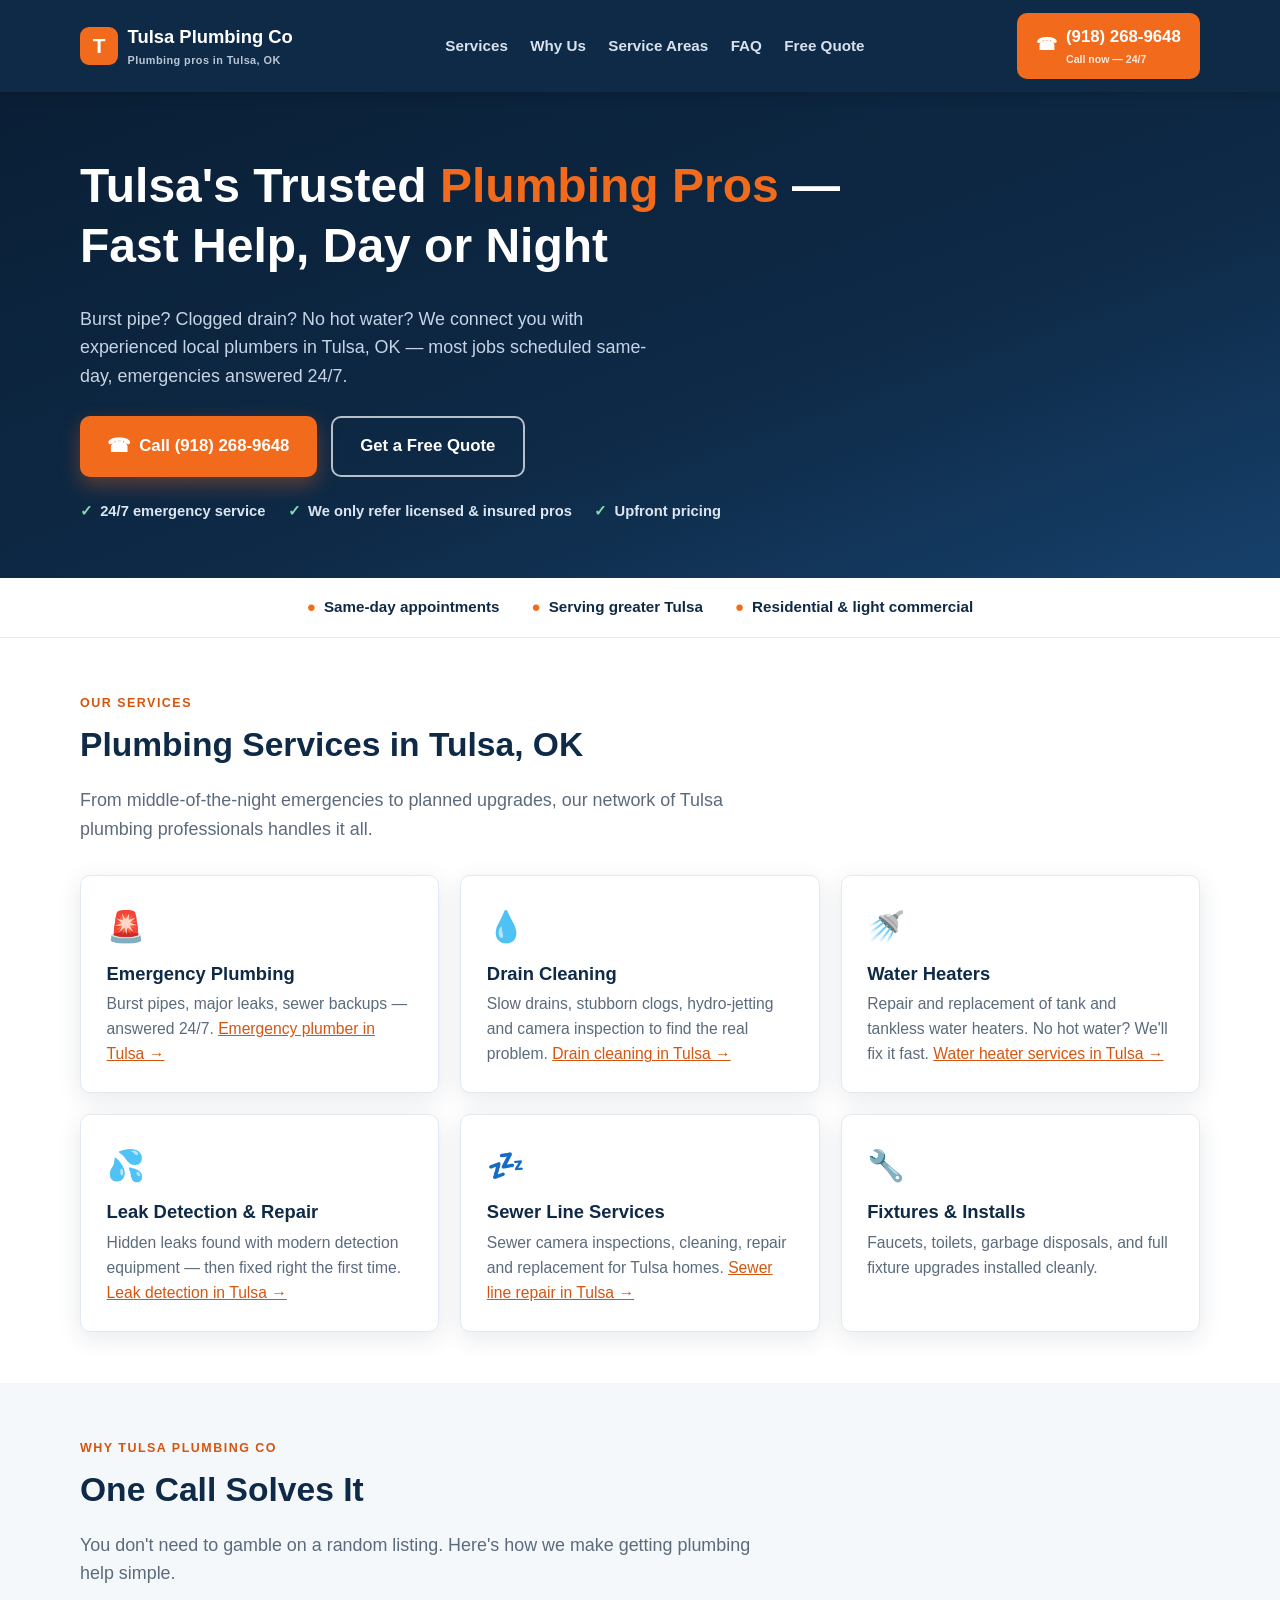
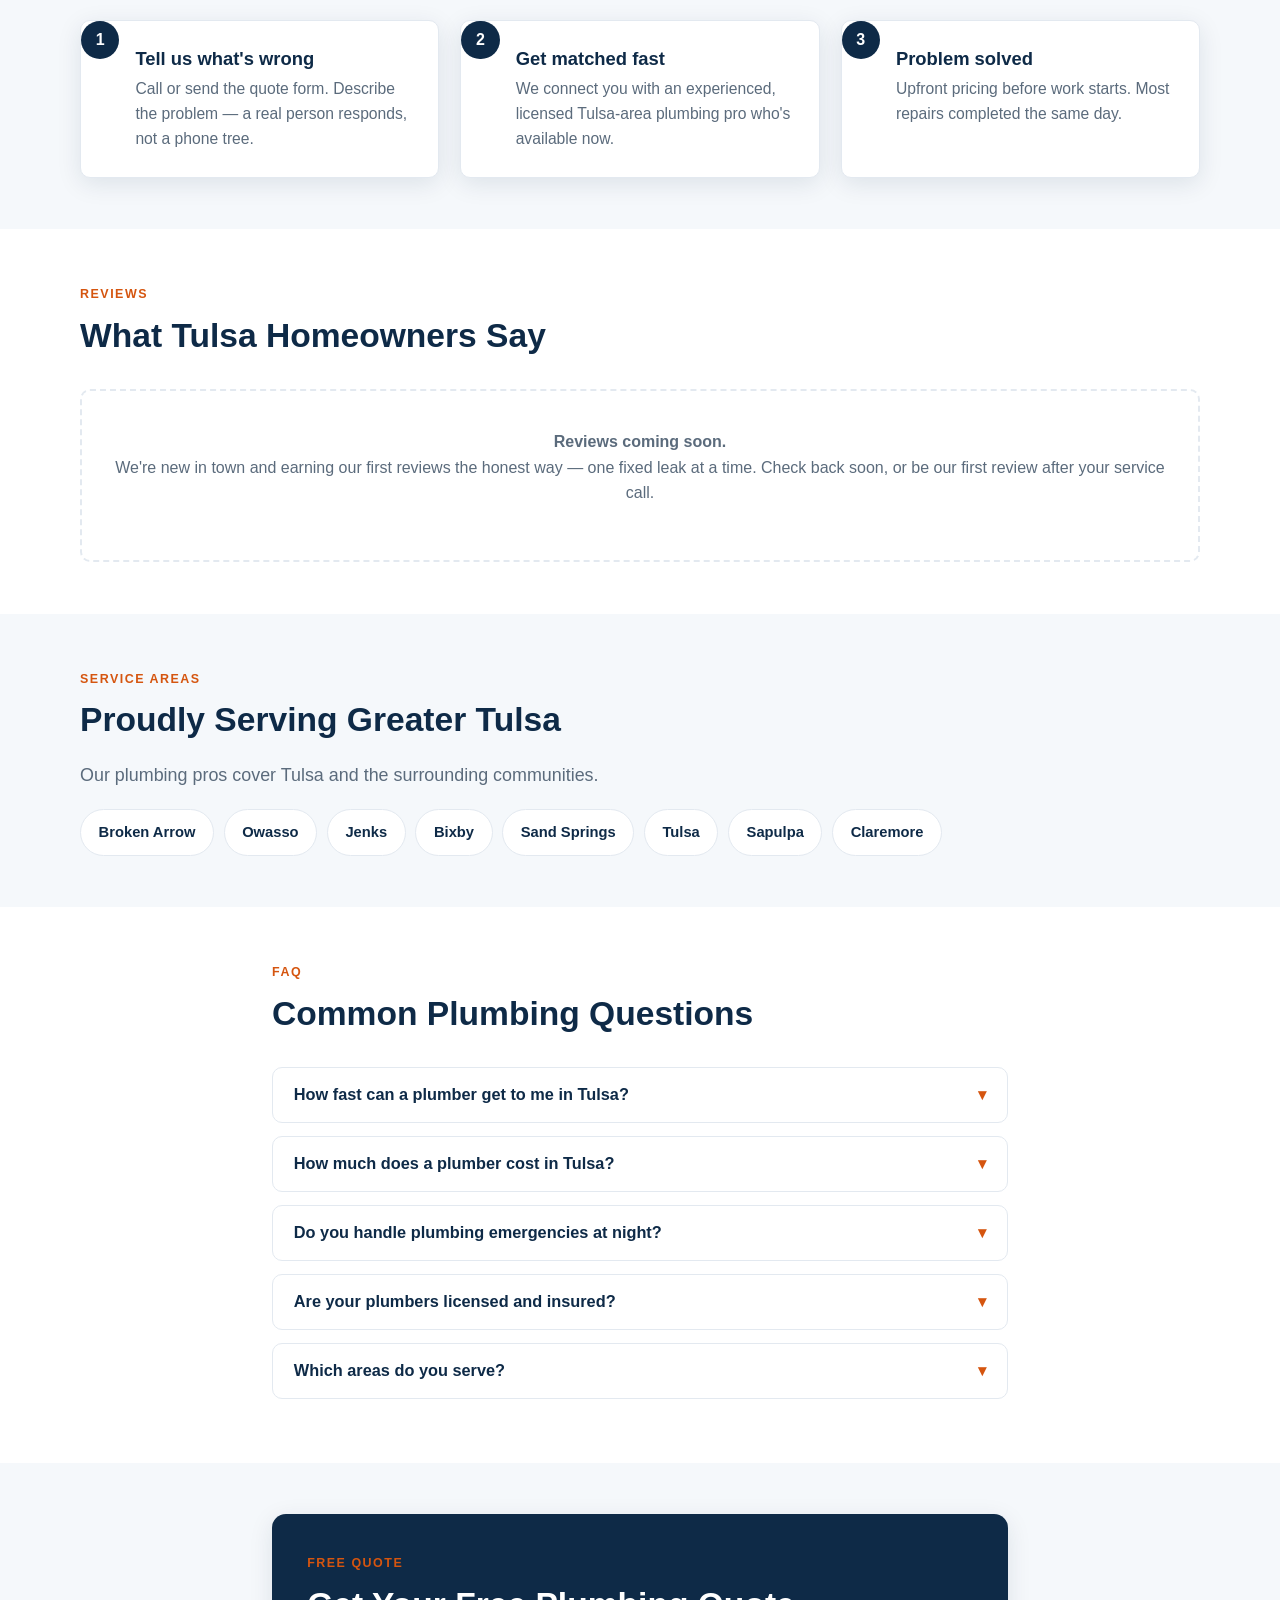
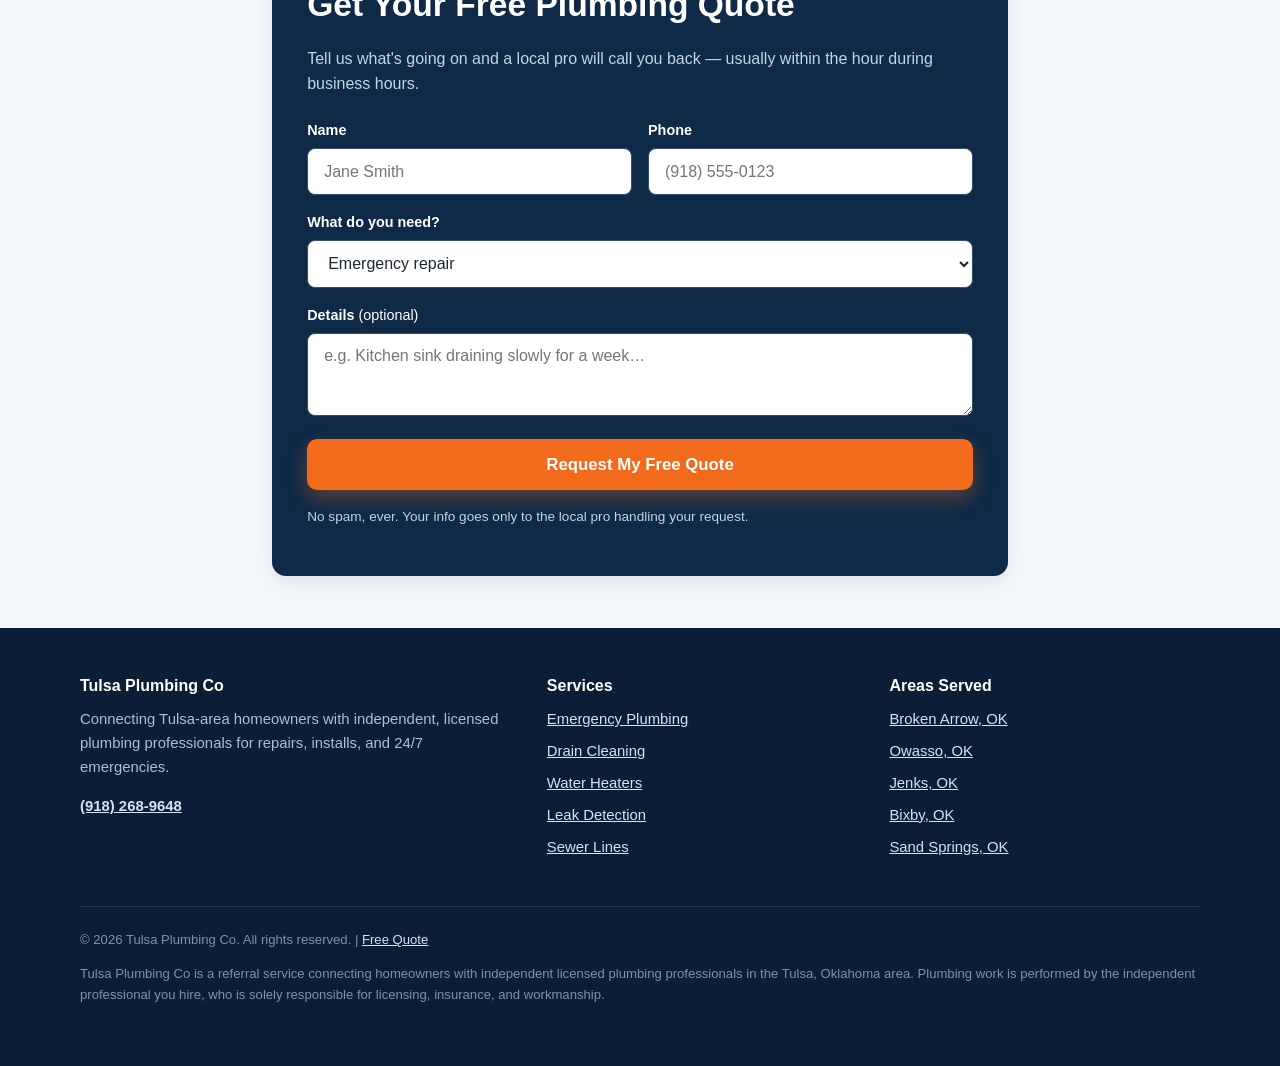
==== index.html @ 764d65e4 "Add files via upload" ====
<!DOCTYPE html>
<html lang="en">
<head>
<meta charset="UTF-8">
<meta name="viewport" content="width=device-width, initial-scale=1.0">
<title>Plumber in Tulsa, OK | 24/7 Emergency | Tulsa Plumbing Co</title>
<meta name="description" content="Need a plumber in Tulsa, OK? We connect you with trusted local pros for emergencies, drains, water heaters & more. Call now for fast service.">
<link rel="canonical" href="https://tulsaplumbingco.com/">
<meta property="og:title" content="Plumber in Tulsa, OK | 24/7 | Tulsa Plumbing Co">
<meta property="og:description" content="Fast, reliable plumbing help in Tulsa — emergency repairs, drain cleaning, water heaters. Call now.">
<meta property="og:type" content="website">
<meta property="og:url" content="https://tulsaplumbingco.com/">
<meta property="og:image" content="https://tulsaplumbingco.com/assets/img/og-cover.jpg">
<link rel="stylesheet" href="/assets/css/style.css">
<link rel="icon" href="data:image/svg+xml,<svg xmlns='http://www.w3.org/2000/svg' viewBox='0 0 100 100'><rect width='100' height='100' rx='20' fill='%23f26a1b'/><text x='50' y='68' font-size='52' text-anchor='middle' fill='white' font-family='Arial' font-weight='bold'>T</text></svg>">
<script type="application/ld+json">
{
  "@context": "https://schema.org",
  "@type": "Plumber",
  "name": "Tulsa Plumbing Co",
  "description": "Connecting Tulsa-area homeowners with trusted local plumbing professionals for emergency repairs, drain cleaning, water heaters, and more.",
  "url": "https://tulsaplumbingco.com/",
  "telephone": "+1-918-268-9648",
  "address": {
    "@type": "PostalAddress",
    "addressLocality": "Tulsa",
    "addressRegion": "OK",
    "addressCountry": "US"
  },
  "areaServed": [
    {"@type": "City", "name": "Tulsa"},
    {"@type": "City", "name": "Broken Arrow"},
    {"@type": "City", "name": "Owasso"},
    {"@type": "City", "name": "Jenks"},
    {"@type": "City", "name": "Bixby"},
    {"@type": "City", "name": "Sapulpa"},
    {"@type": "City", "name": "Sand Springs"},
    {"@type": "City", "name": "Claremore"}
  ],
  "openingHours": "Mo-Su 00:00-23:59",
  "priceRange": "$$"
}
</script>
</head>
<body>

<header class="site-header">
  <div class="container header-inner">
    <a class="brand" href="/" aria-label="Tulsa Plumbing Co — home">
      <span class="brand-mark">T</span>
      <span>Tulsa Plumbing Co<small>Plumbing pros in Tulsa, OK</small></span>
    </a>
    <nav class="main-nav" id="mainNav" aria-label="Main navigation">
      <a href="/#services">Services</a>
      <a href="/#why-us">Why Us</a>
      <a href="/#areas">Service Areas</a>
      <a href="/#faq">FAQ</a>
      <a href="/#quote">Free Quote</a>
    </nav>
    <button class="nav-toggle" aria-label="Open menu" aria-expanded="false" aria-controls="mainNav">&#9776;</button>
    <a class="header-phone" href="tel:+19182689648"><span aria-hidden="true">&#9742;</span><span>(918) 268-9648<small>Call now — 24/7</small></span></a>
  </div>
</header>

<main>
  <!-- HERO -->
  <section class="hero">
    <div class="container">
      <h1>Tulsa's Trusted <span class="hl">Plumbing Pros</span> — Fast Help, Day or Night</h1>
      <p class="sub">Burst pipe? Clogged drain? No hot water? We connect you with experienced local plumbers in Tulsa, OK — most jobs scheduled same-day, emergencies answered 24/7.</p>
      <div class="hero-ctas">
        <a class="btn btn-primary" href="tel:+19182689648"><span class="icon" aria-hidden="true">&#9742;</span> Call (918) 268-9648</a>
        <a class="btn btn-outline" href="#quote">Get a Free Quote</a>
      </div>
      <ul class="hero-trust">
        <li><span class="tick">&#10003;</span> 24/7 emergency service</li>
        <li><span class="tick">&#10003;</span> We only refer licensed &amp; insured pros</li>
        <li><span class="tick">&#10003;</span> Upfront pricing</li>
      </ul>
    </div>
  </section>

  <!-- TRUST BAR -->
  <div class="trustbar">
    <div class="container">
      <ul>
        <li><span class="dot">&#9679;</span> Same-day appointments</li>
        <li><span class="dot">&#9679;</span> Serving greater Tulsa</li>
        <li><span class="dot">&#9679;</span> Residential &amp; light commercial</li>
      </ul>
    </div>
  </div>

  <!-- SERVICES -->
  <section id="services">
    <div class="container">
      <span class="eyebrow">Our services</span>
      <h2>Plumbing Services in Tulsa, OK</h2>
      <p class="lead">From middle-of-the-night emergencies to planned upgrades, our network of Tulsa plumbing professionals handles it all.</p>
      <div class="grid grid-3 mt-2">
        <div class="card">
          <div class="card-icon" aria-hidden="true">&#128680;</div>
          <h3>Emergency Plumbing</h3>
          <p>Burst pipes, major leaks, sewer backups — answered 24/7. <a href="/services/emergency-plumbing.html">Emergency plumber in Tulsa &rarr;</a></p>
        </div>
        <div class="card">
          <div class="card-icon" aria-hidden="true">&#128167;</div>
          <h3>Drain Cleaning</h3>
          <p>Slow drains, stubborn clogs, hydro-jetting and camera inspection to find the real problem. <a href="/services/drain-cleaning.html">Drain cleaning in Tulsa &rarr;</a></p>
        </div>
        <div class="card">
          <div class="card-icon" aria-hidden="true">&#128703;</div>
          <h3>Water Heaters</h3>
          <p>Repair and replacement of tank and tankless water heaters. No hot water? We'll fix it fast. <a href="/services/water-heater-repair-installation.html">Water heater services in Tulsa &rarr;</a></p>
        </div>
        <div class="card">
          <div class="card-icon" aria-hidden="true">&#128166;</div>
          <h3>Leak Detection &amp; Repair</h3>
          <p>Hidden leaks found with modern detection equipment — then fixed right the first time. <a href="/services/leak-detection.html">Leak detection in Tulsa &rarr;</a></p>
        </div>
        <div class="card">
          <div class="card-icon" aria-hidden="true">&#128164;</div>
          <h3>Sewer Line Services</h3>
          <p>Sewer camera inspections, cleaning, repair and replacement for Tulsa homes. <a href="/services/sewer-line-repair.html">Sewer line repair in Tulsa &rarr;</a></p>
        </div>
        <div class="card">
          <div class="card-icon" aria-hidden="true">&#128295;</div>
          <h3>Fixtures &amp; Installs</h3>
          <p>Faucets, toilets, garbage disposals, and full fixture upgrades installed cleanly.</p>
        </div>
      </div>
    </div>
  </section>

  <!-- WHY US -->
  <section id="why-us" class="section-soft">
    <div class="container">
      <span class="eyebrow">Why Tulsa Plumbing Co</span>
      <h2>One Call Solves It</h2>
      <p class="lead">You don't need to gamble on a random listing. Here's how we make getting plumbing help simple.</p>
      <div class="grid grid-3 steps mt-2">
        <div class="card step">
          <h3>Tell us what's wrong</h3>
          <p>Call or send the quote form. Describe the problem — a real person responds, not a phone tree.</p>
        </div>
        <div class="card step">
          <h3>Get matched fast</h3>
          <p>We connect you with an experienced, licensed Tulsa-area plumbing pro who's available now.</p>
        </div>
        <div class="card step">
          <h3>Problem solved</h3>
          <p>Upfront pricing before work starts. Most repairs completed the same day.</p>
        </div>
      </div>
    </div>
  </section>

  <!-- REVIEWS — real reviews only. Never fabricate. -->
  <section id="reviews">
    <div class="container">
      <span class="eyebrow">Reviews</span>
      <h2>What Tulsa Homeowners Say</h2>
      <div class="reviews-empty mt-2">
        <p><strong>Reviews coming soon.</strong><br>
        We're new in town and earning our first reviews the honest way — one fixed leak at a time. Check back soon, or be our first review after your service call.</p>
        <!-- REAL-REVIEWS: append verified customer reviews here using the .card.review pattern:
        <div class="card review">
          <div class="stars" aria-label="5 out of 5 stars">&#9733;&#9733;&#9733;&#9733;&#9733;</div>
          <p>"..."</p>
          <cite>— Firstname L., Tulsa, OK</cite>
        </div>
        -->
      </div>
    </div>
  </section>

  <!-- SERVICE AREAS -->
  <section id="areas" class="section-soft">
    <div class="container">
      <span class="eyebrow">Service areas</span>
      <h2>Proudly Serving Greater Tulsa</h2>
      <p class="lead">Our plumbing pros cover Tulsa and the surrounding communities.</p>
      <ul class="area-tags">
        <li><a href="/areas/broken-arrow.html">Broken Arrow</a></li>
        <li><a href="/areas/owasso.html">Owasso</a></li>
        <li><a href="/areas/jenks.html">Jenks</a></li>
        <li><a href="/areas/bixby.html">Bixby</a></li>
        <li><a href="/areas/sand-springs.html">Sand Springs</a></li>
        <li>Tulsa</li><li>Sapulpa</li><li>Claremore</li>
      </ul>
    </div>
  </section>

  <!-- FAQ -->
  <section id="faq">
    <div class="container" style="max-width: 46rem;">
      <span class="eyebrow">FAQ</span>
      <h2>Common Plumbing Questions</h2>
      <div class="mt-2">
        <div class="faq-item">
          <button class="faq-q" aria-expanded="false">How fast can a plumber get to me in Tulsa?<span class="chev" aria-hidden="true">&#9662;</span></button>
          <div class="faq-a"><p>For emergencies, our pros aim for same-day — often within hours. Standard appointments are usually available within 24–48 hours. Call <a href="tel:+19182689648">(918) 268-9648</a> and we'll give you a real arrival window.</p></div>
        </div>
        <div class="faq-item">
          <button class="faq-q" aria-expanded="false">How much does a plumber cost in Tulsa?<span class="chev" aria-hidden="true">&#9662;</span></button>
          <div class="faq-a"><p>Most residential service calls in Tulsa run $150–$500 depending on the job; bigger work like water heater replacement or sewer repair is quoted upfront before anything starts. You'll always approve the price first.</p></div>
        </div>
        <div class="faq-item">
          <button class="faq-q" aria-expanded="false">Do you handle plumbing emergencies at night?<span class="chev" aria-hidden="true">&#9662;</span></button>
          <div class="faq-a"><p>Yes — burst pipes, flooding, and sewer backups can't wait. Our emergency line is answered 24/7, including weekends and holidays.</p></div>
        </div>
        <div class="faq-item">
          <button class="faq-q" aria-expanded="false">Are your plumbers licensed and insured?<span class="chev" aria-hidden="true">&#9662;</span></button>
          <div class="faq-a"><p>That's our policy: we only connect you with professionals who are licensed per Oklahoma requirements and carry liability insurance — and you should always ask your pro for their license number. Any reputable plumber provides it happily.</p></div>
        </div>
        <div class="faq-item">
          <button class="faq-q" aria-expanded="false">Which areas do you serve?<span class="chev" aria-hidden="true">&#9662;</span></button>
          <div class="faq-a"><p>Tulsa plus Broken Arrow, Owasso, Jenks, Bixby, Sapulpa, Sand Springs, and Claremore. Just outside? Call and ask — we may still be able to help.</p></div>
        </div>
      </div>
    </div>
  </section>

  <!-- QUOTE FORM -->
  <section id="quote" class="section-soft">
    <div class="container" style="max-width: 46rem;">
      <div class="form-wrap">
        <span class="eyebrow">Free quote</span>
        <h2>Get Your Free Plumbing Quote</h2>
        <p>Tell us what's going on and a local pro will call you back — usually within the hour during business hours.</p>
        <form class="quote-form" id="quoteForm" novalidate>
          <div class="field-row">
            <div class="field">
              <label for="q-name">Name</label>
              <input id="q-name" name="name" type="text" autocomplete="name" placeholder="Jane Smith" required>
            </div>
            <div class="field">
              <label for="q-phone">Phone</label>
              <input id="q-phone" name="phone" type="tel" autocomplete="tel" placeholder="(918) 555-0123" required>
            </div>
          </div>
          <div class="field">
            <label for="q-service">What do you need?</label>
            <select id="q-service" name="service">
              <option>Emergency repair</option>
              <option>Drain cleaning</option>
              <option>Water heater</option>
              <option>Leak detection / repair</option>
              <option>Sewer line</option>
              <option>Fixture install</option>
              <option>Something else</option>
            </select>
          </div>
          <div class="field">
            <label for="q-details">Details <span style="font-weight:400">(optional)</span></label>
            <textarea id="q-details" name="details" rows="3" placeholder="e.g. Kitchen sink draining slowly for a week…"></textarea>
          </div>
          <div class="field hp" aria-hidden="true">
            <label>Company (leave blank)<input type="text" name="company" tabindex="-1" autocomplete="off"></label>
          </div>
          <p class="form-error" role="alert"></p>
          <button class="btn btn-primary btn-block" type="submit">Request My Free Quote</button>
          <p class="form-note">No spam, ever. Your info goes only to the local pro handling your request.</p>
          <div class="form-success" role="status">
            <strong>Thanks — we've got it!</strong><br>
            A local plumbing pro will call you back shortly. Need help right now? Call <a href="tel:+19182689648" style="color:#ffd9b8">(918) 268-9648</a>.
          </div>
        </form>
      </div>
    </div>
  </section>
</main>

<footer class="site-footer">
  <div class="container">
    <div class="footer-grid">
      <div>
        <h2 class="fh">Tulsa Plumbing Co</h2>
        <p>Connecting Tulsa-area homeowners with independent, licensed plumbing professionals for repairs, installs, and 24/7 emergencies.</p>
        <p><a href="tel:+19182689648"><strong>(918) 268-9648</strong></a></p>
      </div>
      <div>
        <h2 class="fh">Services</h2>
        <ul>
          <li><a href="/services/emergency-plumbing.html">Emergency Plumbing</a></li>
          <li><a href="/services/drain-cleaning.html">Drain Cleaning</a></li>
          <li><a href="/services/water-heater-repair-installation.html">Water Heaters</a></li>
          <li><a href="/services/leak-detection.html">Leak Detection</a></li>
          <li><a href="/services/sewer-line-repair.html">Sewer Lines</a></li>
        </ul>
      </div>
      <div>
        <h2 class="fh">Areas Served</h2>
        <ul>
          <li><a href="/areas/broken-arrow.html">Broken Arrow, OK</a></li>
          <li><a href="/areas/owasso.html">Owasso, OK</a></li>
          <li><a href="/areas/jenks.html">Jenks, OK</a></li>
          <li><a href="/areas/bixby.html">Bixby, OK</a></li>
          <li><a href="/areas/sand-springs.html">Sand Springs, OK</a></li>
        </ul>
      </div>
    </div>
    <div class="footer-bottom">
      <p>&copy; <span data-year>2026</span> Tulsa Plumbing Co. All rights reserved. | <a href="/#quote">Free Quote</a></p>
      <p>Tulsa Plumbing Co is a referral service connecting homeowners with independent licensed plumbing professionals in the Tulsa, Oklahoma area. Plumbing work is performed by the independent professional you hire, who is solely responsible for licensing, insurance, and workmanship.</p>
    </div>
  </div>
</footer>

<!-- Sticky mobile call bar -->
<div class="callbar" role="navigation" aria-label="Quick contact">
  <a class="call-now" href="tel:+19182689648">&#9742; Call Now</a>
  <a class="get-quote" href="#quote">Free Quote</a>
</div>

<script src="/assets/js/main.js" defer></script>
</body>
</html>
---- assets/css/style.css ----
/* ============================================================
   Site-01 rank-and-rent template — mobile-first, zero dependencies
   Niche/city tokens are filled per-site (see HTML comments).
   ============================================================ */
:root {
  --navy: #0e2a47;
  --navy-dark: #0a1f36;
  --accent: #f26a1b;
  --accent-dark: #d5550f;
  --accent-soft: #fef3ea;
  --ink: #1c2733;
  --muted: #5b6b7c;
  --line: #e3e9f0;
  --bg: #ffffff;
  --bg-soft: #f5f8fb;
  --radius: 10px;
  --shadow: 0 6px 24px rgba(14, 42, 71, .10);
  --font: -apple-system, BlinkMacSystemFont, "Segoe UI", Roboto, Helvetica, Arial, sans-serif;
}

*, *::before, *::after { box-sizing: border-box; }
html { scroll-behavior: smooth; }
body {
  margin: 0;
  font-family: var(--font);
  color: var(--ink);
  line-height: 1.6;
  background: var(--bg);
  -webkit-text-size-adjust: 100%;
}
img { max-width: 100%; height: auto; display: block; }
a { color: var(--accent-dark); }
h1, h2, h3 { line-height: 1.25; color: var(--navy); margin: 0 0 .6em; }
h1 { font-size: clamp(1.9rem, 5.5vw, 3rem); }
h2 { font-size: clamp(1.45rem, 4vw, 2.1rem); }
h3 { font-size: 1.15rem; }
p { margin: 0 0 1em; }
.container { width: min(1120px, 92%); margin: 0 auto; }
section { padding: 3.2rem 0; }
.section-soft { background: var(--bg-soft); }
.eyebrow {
  display: inline-block; font-size: .78rem; font-weight: 700;
  letter-spacing: .12em; text-transform: uppercase;
  color: var(--accent-dark); margin-bottom: .6rem;
}
.lead { font-size: 1.12rem; color: var(--muted); max-width: 44rem; }

/* ---------- Buttons ---------- */
.btn {
  display: inline-flex; align-items: center; justify-content: center; gap: .5rem;
  padding: .95rem 1.7rem; border-radius: var(--radius);
  font-weight: 700; font-size: 1.05rem; text-decoration: none;
  border: 0; cursor: pointer; transition: transform .12s ease, box-shadow .12s ease;
}
.btn:active { transform: translateY(1px); }
.btn-primary { background: var(--accent); color: #fff; box-shadow: 0 8px 20px rgba(242,106,27,.35); }
.btn-primary:hover { background: var(--accent-dark); }
.btn-outline { background: transparent; color: #fff; border: 2px solid rgba(255,255,255,.7); }
.btn-outline:hover { border-color: #fff; background: rgba(255,255,255,.08); }
.btn-block { width: 100%; }
.btn .icon { font-size: 1.15em; }

/* ---------- Header ---------- */
.site-header {
  position: sticky; top: 0; z-index: 50;
  background: var(--navy); color: #fff;
  box-shadow: 0 2px 12px rgba(0,0,0,.18);
}
.header-inner {
  display: flex; align-items: center; justify-content: space-between;
  gap: 1rem; padding: .8rem 0;
}
.brand { display: flex; align-items: center; gap: .6rem; color: #fff; text-decoration: none; font-weight: 800; font-size: 1.15rem; }
.brand-mark {
  width: 38px; height: 38px; border-radius: 9px; flex: 0 0 38px;
  background: var(--accent); color: #fff;
  display: flex; align-items: center; justify-content: center;
  font-size: 1.3rem; font-weight: 800;
}
.brand small { display: block; font-size: .68rem; font-weight: 600; color: #b9c7d8; letter-spacing: .04em; }
.header-phone {
  display: inline-flex; align-items: center; gap: .55rem;
  background: var(--accent); color: #fff; text-decoration: none;
  font-weight: 800; font-size: 1.05rem;
  padding: .7rem 1.2rem; border-radius: var(--radius);
  white-space: nowrap;
}
.header-phone:hover { background: var(--accent-dark); }
.header-phone small { display: block; font-size: .66rem; font-weight: 600; opacity: .85; }
.nav-toggle { display: none; background: none; border: 0; color: #fff; font-size: 1.6rem; cursor: pointer; padding: .4rem; }
.main-nav { display: flex; gap: 1.4rem; align-items: center; }
.main-nav a { color: #d7e2ee; text-decoration: none; font-weight: 600; font-size: .95rem; }
.main-nav a:hover { color: #fff; }

/* ---------- Hero ---------- */
.hero {
  background: linear-gradient(160deg, var(--navy-dark) 0%, var(--navy) 60%, #16406b 100%);
  color: #fff; padding: 4rem 0 3.4rem; position: relative; overflow: hidden;
}
.hero h1 { color: #fff; max-width: 16em; }
.hero h1 .hl { color: var(--accent); }
.hero p.sub { color: #c6d4e4; font-size: 1.12rem; max-width: 36rem; }
.hero-ctas { display: flex; gap: .9rem; flex-wrap: wrap; margin: 1.6rem 0 1.4rem; }
.hero-trust { display: flex; gap: 1.4rem; flex-wrap: wrap; margin: 0; padding: 0; list-style: none; }
.hero-trust li { display: flex; align-items: center; gap: .45rem; color: #dbe6f2; font-size: .92rem; font-weight: 600; }
.hero-trust .tick { color: #7ee2a8; font-weight: 800; }

/* ---------- Trust bar ---------- */
.trustbar { background: #fff; border-bottom: 1px solid var(--line); padding: 1.1rem 0; }
.trustbar ul { display: flex; gap: 2rem; flex-wrap: wrap; justify-content: center; margin: 0; padding: 0; list-style: none; }
.trustbar li { font-weight: 700; color: var(--navy); font-size: .95rem; display: flex; gap: .5rem; align-items: center; }
.trustbar .dot { color: var(--accent); }

/* ---------- Cards / grids ---------- */
.grid { display: grid; gap: 1.3rem; }
.grid-3 { grid-template-columns: 1fr; }
.card {
  background: #fff; border: 1px solid var(--line); border-radius: var(--radius);
  padding: 1.6rem; box-shadow: var(--shadow);
}
.card h3 { margin-bottom: .4rem; }
.card p { color: var(--muted); margin-bottom: 0; font-size: .98rem; }
.card .card-icon { font-size: 1.9rem; margin-bottom: .7rem; }

/* ---------- Steps ---------- */
.steps { counter-reset: step; }
.step { position: relative; padding-left: 3.4rem; }
.step::before {
  counter-increment: step; content: counter(step);
  position: absolute; left: 0; top: 0;
  width: 2.4rem; height: 2.4rem; border-radius: 50%;
  background: var(--navy); color: #fff; font-weight: 800;
  display: flex; align-items: center; justify-content: center;
}

/* ---------- Reviews ---------- */
.review { border-left: 4px solid var(--accent); }
.review .stars { color: #f5a623; letter-spacing: .15em; margin-bottom: .4rem; }
.review cite { display: block; margin-top: .7rem; font-style: normal; font-weight: 700; color: var(--navy); font-size: .92rem; }
.reviews-empty {
  text-align: center; padding: 2.4rem 1.6rem;
  border: 2px dashed var(--line); border-radius: var(--radius); color: var(--muted);
}
/* NOTE: reviews are only ever added here when they are REAL, verified
   customer reviews. Never fabricate testimonials. */

/* ---------- FAQ ---------- */
.faq-item { border: 1px solid var(--line); border-radius: var(--radius); margin-bottom: .8rem; background: #fff; overflow: hidden; }
.faq-q {
  width: 100%; text-align: left; background: none; border: 0; cursor: pointer;
  padding: 1.1rem 1.3rem; font-size: 1.02rem; font-weight: 700; color: var(--navy);
  display: flex; justify-content: space-between; align-items: center; gap: 1rem;
}
.faq-q .chev { transition: transform .2s ease; color: var(--accent-dark); }
.faq-item.open .faq-q .chev { transform: rotate(180deg); }
.faq-a { max-height: 0; overflow: hidden; transition: max-height .25s ease; }
.faq-a p { padding: 0 1.3rem 1.2rem; margin: 0; color: var(--muted); }

/* ---------- Quote form ---------- */
.form-wrap { background: var(--navy); color: #fff; border-radius: 14px; padding: 2.2rem; box-shadow: var(--shadow); }
.form-wrap h2 { color: #fff; }
.form-wrap p { color: #c6d4e4; }
.quote-form { display: grid; gap: 1rem; margin-top: 1.4rem; }
.field label { display: block; font-weight: 700; font-size: .9rem; margin-bottom: .35rem; }
.field input, .field select, .field textarea {
  width: 100%; padding: .85rem 1rem; border-radius: 8px; border: 1px solid #33506e;
  background: #fff; color: var(--ink); font-size: 1rem; font-family: inherit;
}
.field input:focus, .field select:focus, .field textarea:focus { outline: 3px solid rgba(242,106,27,.45); border-color: var(--accent); }
.field-row { display: grid; gap: 1rem; grid-template-columns: 1fr; }
.hp { position: absolute; left: -9999px; top: auto; width: 1px; height: 1px; overflow: hidden; } /* honeypot */
.form-note { font-size: .85rem; color: #9db2c7; }
.form-success {
  display: none; background: #0d3b2e; border: 1px solid #2fbf71; color: #d6ffe9;
  border-radius: var(--radius); padding: 1.4rem; font-weight: 600;
}
.form-success.show { display: block; }
.form-error { display: none; color: #ffb4a2; font-size: .92rem; font-weight: 600; }
.form-error.show { display: block; }

/* ---------- Service areas ---------- */
.area-tags { display: flex; flex-wrap: wrap; gap: .6rem; margin: 1.2rem 0 0; padding: 0; list-style: none; }
.area-tags li { background: #fff; border: 1px solid var(--line); border-radius: 999px; padding: .65rem 1.1rem; font-size: .92rem; font-weight: 600; color: var(--navy); }
.area-tags li a { color: var(--navy); text-decoration: none; display: block; padding: .65rem 1.1rem; margin: -.65rem -1.1rem; }
.area-tags li a:hover { color: var(--accent-dark); }

/* ---------- Footer ---------- */
.site-footer { background: var(--navy-dark); color: #aebfD2; padding: 3rem 0 7rem; font-size: .93rem; }
.site-footer a { color: #d7e2ee; }
.footer-grid { display: grid; gap: 2rem; grid-template-columns: 1fr; }
.site-footer h4 { color: #fff; margin: 0 0 .8rem; font-size: 1rem; }
.site-footer .fh { color: #fff; margin: 0 0 .8rem; font-size: 1rem; font-weight: 700; line-height: 1.25; }
.site-footer ul { list-style: none; margin: 0; padding: 0; }
.site-footer li { margin-bottom: .5rem; }
.footer-bottom { margin-top: 2.4rem; padding-top: 1.4rem; border-top: 1px solid #22394f; font-size: .82rem; color: #7e93a9; }

/* ---------- Sticky mobile call bar ---------- */
.callbar {
  position: fixed; left: 0; right: 0; bottom: 0; z-index: 60;
  display: flex; background: #fff; border-top: 1px solid var(--line);
  box-shadow: 0 -4px 18px rgba(0,0,0,.12);
}
.callbar a {
  flex: 1; text-align: center; padding: .95rem .5rem; text-decoration: none;
  font-weight: 800; font-size: 1.02rem;
}
.callbar .call-now { background: var(--accent); color: #fff; }
.callbar .get-quote { color: var(--navy); }

/* ---------- Utility ---------- */
.text-center { text-align: center; }
.mt-2 { margin-top: 2rem; }
.sr-only { position: absolute; width: 1px; height: 1px; overflow: hidden; clip: rect(0 0 0 0); }

/* ---------- Desktop ---------- */
@media (min-width: 760px) {
  .grid-3 { grid-template-columns: repeat(3, 1fr); }
  .field-row { grid-template-columns: 1fr 1fr; }
  .footer-grid { grid-template-columns: 1.4fr 1fr 1fr; }
  .callbar { display: none; }
  .site-footer { padding-bottom: 3rem; }
}
@media (max-width: 759px) {
  .main-nav {
    display: none; position: absolute; top: 100%; left: 0; right: 0;
    background: var(--navy-dark); flex-direction: column; align-items: stretch;
    padding: .6rem 4%; gap: 0;
  }
  .main-nav.open { display: flex; }
  .main-nav a { padding: .8rem 0; border-bottom: 1px solid #22394f; }
  .nav-toggle { display: block; }
  .header-phone { font-size: .92rem; padding: .6rem .9rem; }
  .header-phone small { display: none; }
  .hero-ctas .btn { flex: 1 1 100%; }
}
@media (max-width: 430px) {
  /* Sticky callbar already covers calls — hide the header phone pill to
     guarantee zero horizontal overflow on narrow phones. */
  .header-phone { display: none; }
}
@media (prefers-reduced-motion: reduce) {
  html { scroll-behavior: auto; }
  * { transition: none !important; }
}
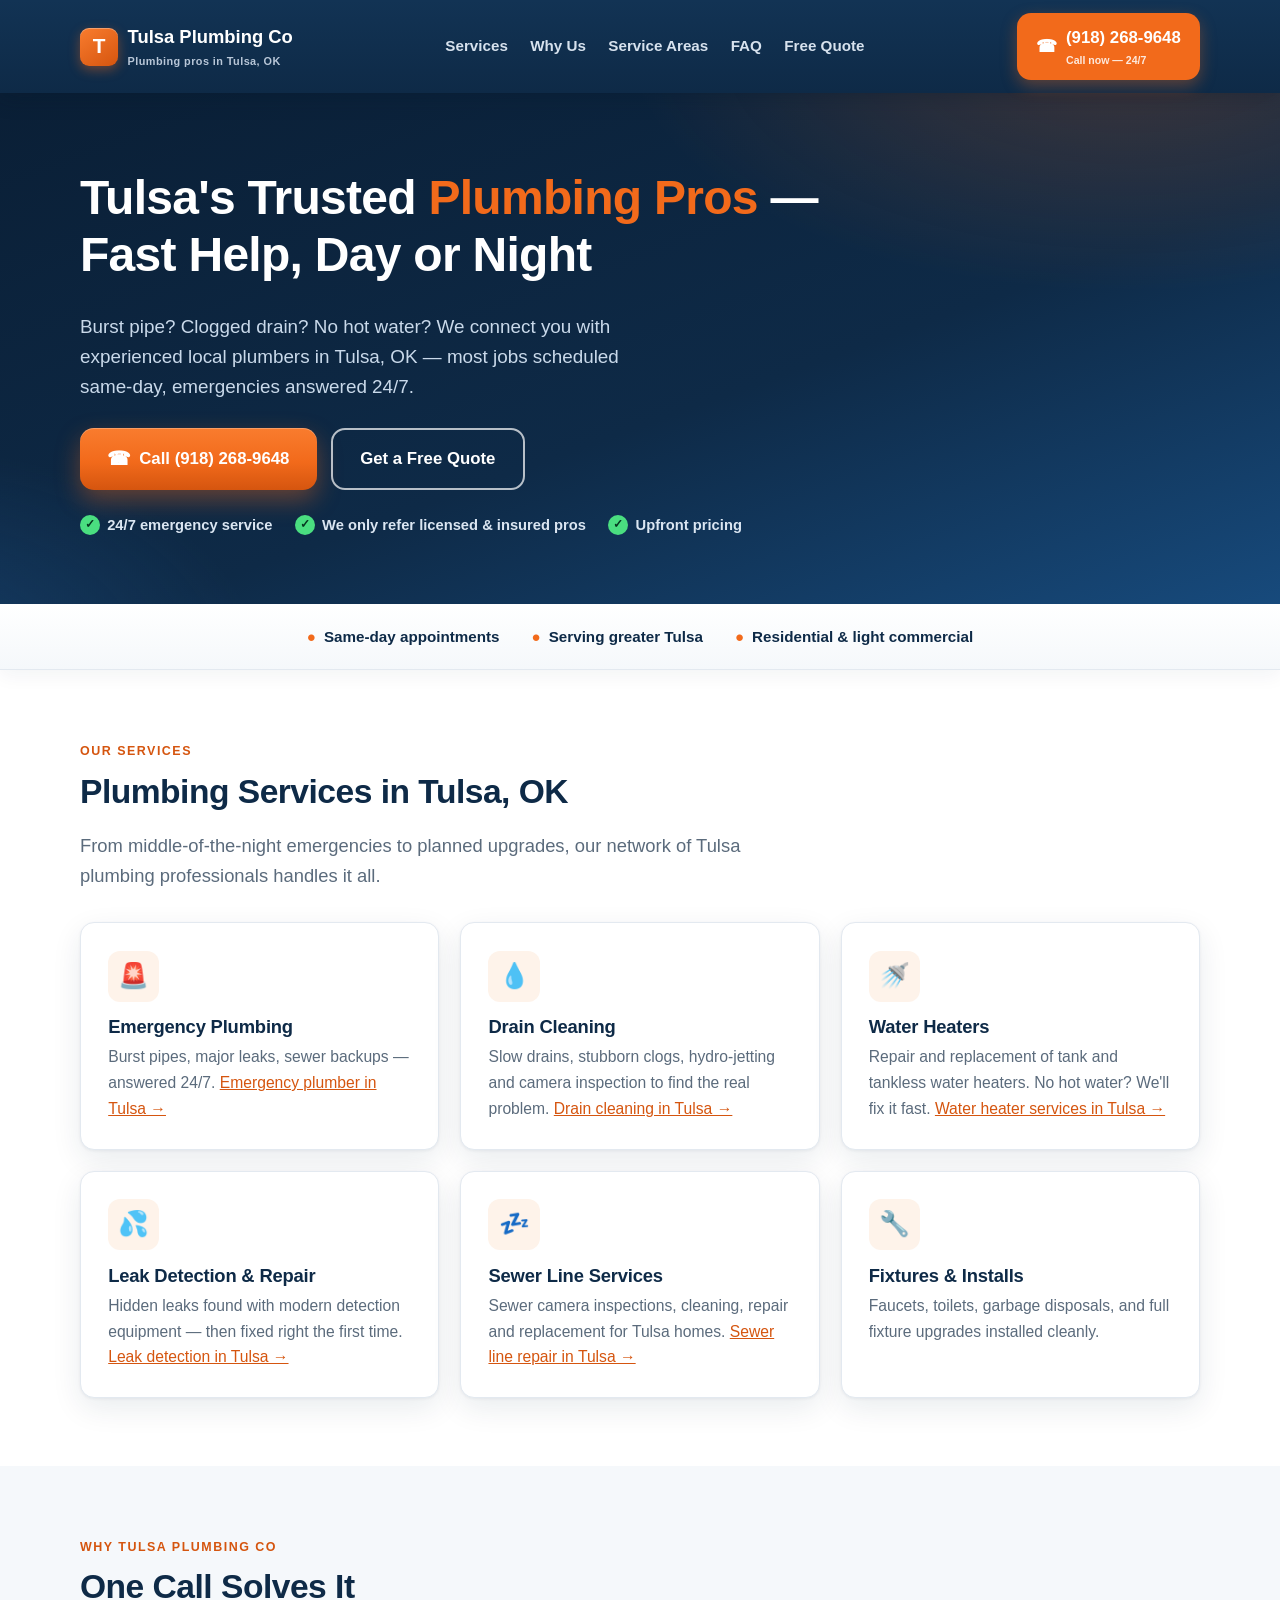
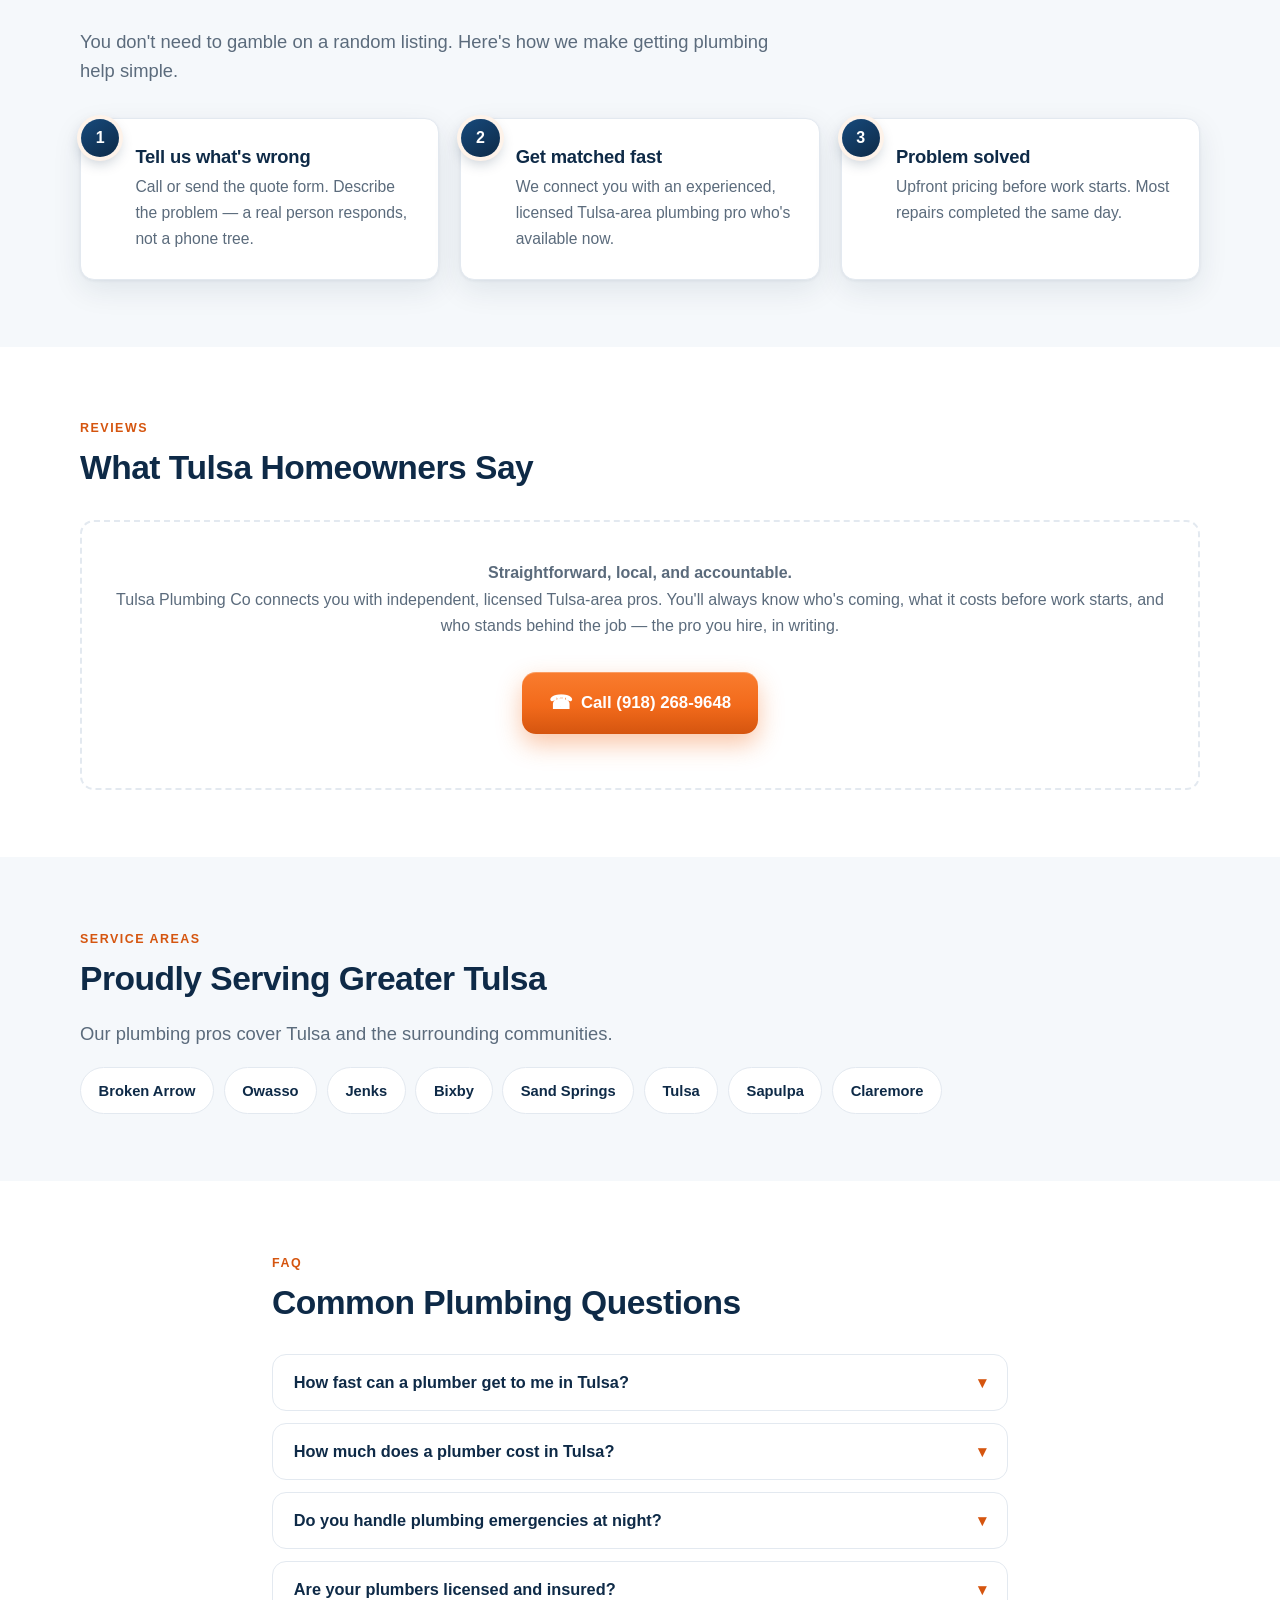
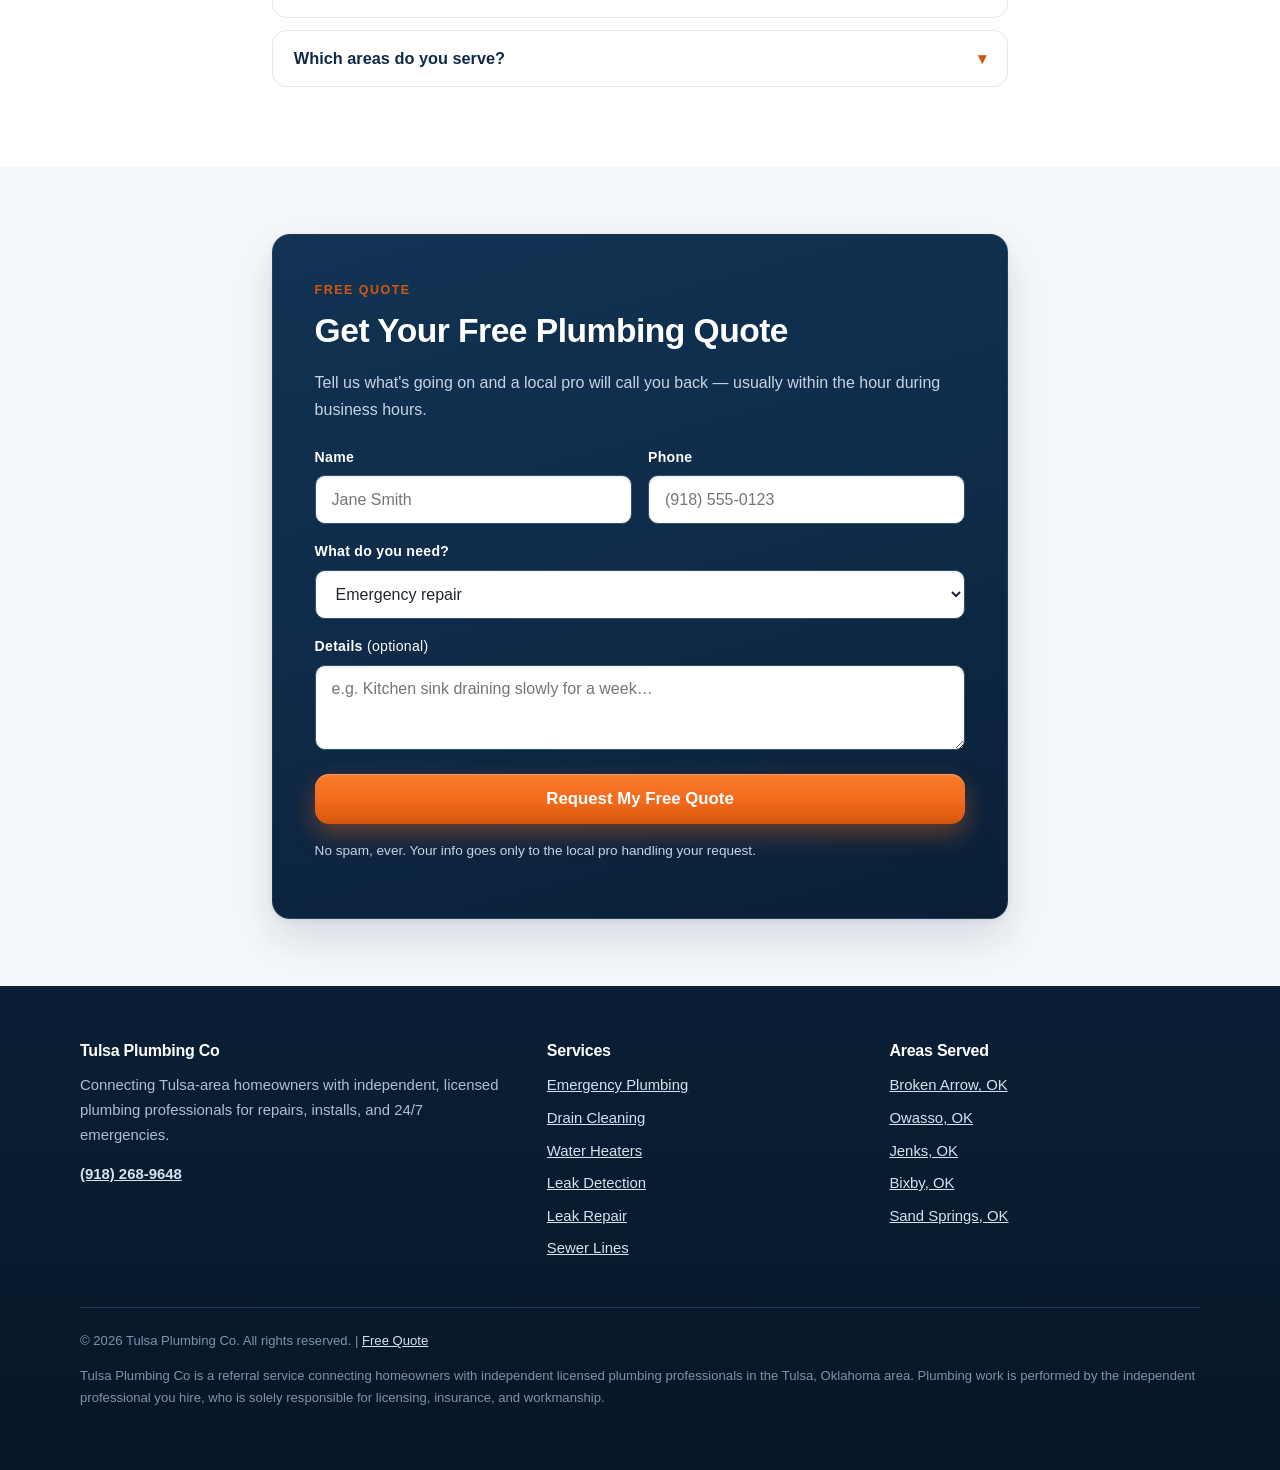
==== commit f48a3e7d: "Premium redesign + leak repair service page - Upgraded shared design system (typography, hero, cards" ====
--- a/index.html
+++ b/index.html
@@ -155,21 +155,15 @@
     </div>
   </section>
 
-  <!-- REVIEWS — real reviews only. Never fabricate. -->
+  <!-- REVIEWS -->
   <section id="reviews">
     <div class="container">
       <span class="eyebrow">Reviews</span>
       <h2>What Tulsa Homeowners Say</h2>
       <div class="reviews-empty mt-2">
-        <p><strong>Reviews coming soon.</strong><br>
-        We're new in town and earning our first reviews the honest way — one fixed leak at a time. Check back soon, or be our first review after your service call.</p>
-        <!-- REAL-REVIEWS: append verified customer reviews here using the .card.review pattern:
-        <div class="card review">
-          <div class="stars" aria-label="5 out of 5 stars">&#9733;&#9733;&#9733;&#9733;&#9733;</div>
-          <p>"..."</p>
-          <cite>— Firstname L., Tulsa, OK</cite>
-        </div>
-        -->
+        <p><strong>Straightforward, local, and accountable.</strong><br>
+        Tulsa Plumbing Co connects you with independent, licensed Tulsa-area pros. You'll always know who's coming, what it costs before work starts, and who stands behind the job — the pro you hire, in writing.</p>
+        <p class="mt-2"><a class="btn btn-primary" href="tel:+19182689648"><span class="icon" aria-hidden="true">&#9742;</span> Call (918) 268-9648</a></p>
       </div>
     </div>
   </section>
@@ -286,6 +280,7 @@
           <li><a href="/services/drain-cleaning.html">Drain Cleaning</a></li>
           <li><a href="/services/water-heater-repair-installation.html">Water Heaters</a></li>
           <li><a href="/services/leak-detection.html">Leak Detection</a></li>
+          <li><a href="/services/leak-repair.html">Leak Repair</a></li>
           <li><a href="/services/sewer-line-repair.html">Sewer Lines</a></li>
         </ul>
       </div>
--- a/assets/css/style.css
+++ b/assets/css/style.css
@@ -13,8 +13,9 @@
   --line: #e3e9f0;
   --bg: #ffffff;
   --bg-soft: #f5f8fb;
-  --radius: 10px;
-  --shadow: 0 6px 24px rgba(14, 42, 71, .10);
+  --radius: 14px;
+  --shadow: 0 1px 3px rgba(14, 42, 71, .06), 0 10px 30px rgba(14, 42, 71, .09);
+  --shadow-lg: 0 2px 6px rgba(14, 42, 71, .07), 0 20px 45px rgba(14, 42, 71, .14);
   --font: -apple-system, BlinkMacSystemFont, "Segoe UI", Roboto, Helvetica, Arial, sans-serif;
 }
 
@@ -24,26 +25,29 @@
   margin: 0;
   font-family: var(--font);
   color: var(--ink);
-  line-height: 1.6;
+  line-height: 1.65;
   background: var(--bg);
   -webkit-text-size-adjust: 100%;
-}
+  -webkit-font-smoothing: antialiased;
+  text-rendering: optimizeLegibility;
+}
+::selection { background: rgba(242, 106, 27, .28); }
 img { max-width: 100%; height: auto; display: block; }
 a { color: var(--accent-dark); }
-h1, h2, h3 { line-height: 1.25; color: var(--navy); margin: 0 0 .6em; }
+h1, h2, h3 { line-height: 1.18; color: var(--navy); margin: 0 0 .6em; letter-spacing: -.015em; font-weight: 800; }
 h1 { font-size: clamp(1.9rem, 5.5vw, 3rem); }
 h2 { font-size: clamp(1.45rem, 4vw, 2.1rem); }
-h3 { font-size: 1.15rem; }
+h3 { font-size: 1.15rem; letter-spacing: -.01em; }
 p { margin: 0 0 1em; }
 .container { width: min(1120px, 92%); margin: 0 auto; }
-section { padding: 3.2rem 0; }
+section { padding: 4.2rem 0; }
 .section-soft { background: var(--bg-soft); }
 .eyebrow {
   display: inline-block; font-size: .78rem; font-weight: 700;
   letter-spacing: .12em; text-transform: uppercase;
   color: var(--accent-dark); margin-bottom: .6rem;
 }
-.lead { font-size: 1.12rem; color: var(--muted); max-width: 44rem; }
+.lead { font-size: 1.15rem; line-height: 1.6; color: var(--muted); max-width: 44rem; }
 
 /* ---------- Buttons ---------- */
 .btn {
@@ -53,8 +57,9 @@
   border: 0; cursor: pointer; transition: transform .12s ease, box-shadow .12s ease;
 }
 .btn:active { transform: translateY(1px); }
-.btn-primary { background: var(--accent); color: #fff; box-shadow: 0 8px 20px rgba(242,106,27,.35); }
-.btn-primary:hover { background: var(--accent-dark); }
+.btn-primary { background: linear-gradient(180deg, #f97c2e, var(--accent) 55%, var(--accent-dark)); color: #fff; box-shadow: 0 10px 24px rgba(242,106,27,.38), inset 0 1px 0 rgba(255,255,255,.25); }
+.btn-primary:hover { background: linear-gradient(180deg, var(--accent), var(--accent-dark)); transform: translateY(-1px); box-shadow: 0 14px 30px rgba(242,106,27,.42), inset 0 1px 0 rgba(255,255,255,.2); }
+.btn:focus-visible, a:focus-visible, button:focus-visible { outline: 3px solid rgba(242,106,27,.55); outline-offset: 2px; }
 .btn-outline { background: transparent; color: #fff; border: 2px solid rgba(255,255,255,.7); }
 .btn-outline:hover { border-color: #fff; background: rgba(255,255,255,.08); }
 .btn-block { width: 100%; }
@@ -63,8 +68,8 @@
 /* ---------- Header ---------- */
 .site-header {
   position: sticky; top: 0; z-index: 50;
-  background: var(--navy); color: #fff;
-  box-shadow: 0 2px 12px rgba(0,0,0,.18);
+  background: linear-gradient(180deg, #123354, var(--navy)); color: #fff;
+  box-shadow: 0 4px 20px rgba(6, 22, 40, .28);
 }
 .header-inner {
   display: flex; align-items: center; justify-content: space-between;
@@ -73,9 +78,10 @@
 .brand { display: flex; align-items: center; gap: .6rem; color: #fff; text-decoration: none; font-weight: 800; font-size: 1.15rem; }
 .brand-mark {
   width: 38px; height: 38px; border-radius: 9px; flex: 0 0 38px;
-  background: var(--accent); color: #fff;
+  background: linear-gradient(145deg, #f97c2e, var(--accent-dark)); color: #fff;
   display: flex; align-items: center; justify-content: center;
   font-size: 1.3rem; font-weight: 800;
+  box-shadow: 0 4px 12px rgba(242,106,27,.4), inset 0 1px 0 rgba(255,255,255,.3);
 }
 .brand small { display: block; font-size: .68rem; font-weight: 600; color: #b9c7d8; letter-spacing: .04em; }
 .header-phone {
@@ -85,28 +91,37 @@
   padding: .7rem 1.2rem; border-radius: var(--radius);
   white-space: nowrap;
 }
-.header-phone:hover { background: var(--accent-dark); }
+.header-phone { box-shadow: 0 6px 16px rgba(242,106,27,.35); transition: background .15s ease, transform .15s ease; }
+.header-phone:hover { background: var(--accent-dark); transform: translateY(-1px); }
 .header-phone small { display: block; font-size: .66rem; font-weight: 600; opacity: .85; }
 .nav-toggle { display: none; background: none; border: 0; color: #fff; font-size: 1.6rem; cursor: pointer; padding: .4rem; }
 .main-nav { display: flex; gap: 1.4rem; align-items: center; }
 .main-nav a { color: #d7e2ee; text-decoration: none; font-weight: 600; font-size: .95rem; }
-.main-nav a:hover { color: #fff; }
+.main-nav a { padding: .3rem 0; border-bottom: 2px solid transparent; transition: color .15s ease, border-color .15s ease; }
+.main-nav a:hover { color: #fff; border-bottom-color: var(--accent); }
 
 /* ---------- Hero ---------- */
 .hero {
-  background: linear-gradient(160deg, var(--navy-dark) 0%, var(--navy) 60%, #16406b 100%);
-  color: #fff; padding: 4rem 0 3.4rem; position: relative; overflow: hidden;
+  background:
+    radial-gradient(52rem 26rem at 88% -10%, rgba(242, 106, 27, .22), transparent 60%),
+    radial-gradient(40rem 22rem at -10% 110%, rgba(38, 102, 168, .35), transparent 60%),
+    linear-gradient(160deg, var(--navy-dark) 0%, var(--navy) 58%, #174a7c 100%);
+  color: #fff; padding: 4.8rem 0 4.2rem; position: relative; overflow: hidden;
 }
 .hero h1 { color: #fff; max-width: 16em; }
 .hero h1 .hl { color: var(--accent); }
-.hero p.sub { color: #c6d4e4; font-size: 1.12rem; max-width: 36rem; }
+.hero p.sub { color: #c9d9ea; font-size: 1.18rem; line-height: 1.6; max-width: 36rem; }
 .hero-ctas { display: flex; gap: .9rem; flex-wrap: wrap; margin: 1.6rem 0 1.4rem; }
 .hero-trust { display: flex; gap: 1.4rem; flex-wrap: wrap; margin: 0; padding: 0; list-style: none; }
 .hero-trust li { display: flex; align-items: center; gap: .45rem; color: #dbe6f2; font-size: .92rem; font-weight: 600; }
-.hero-trust .tick { color: #7ee2a8; font-weight: 800; }
+.hero-trust .tick {
+  color: #06351f; background: #4ade80; font-weight: 800;
+  width: 1.25rem; height: 1.25rem; border-radius: 50%; flex: 0 0 1.25rem;
+  display: inline-flex; align-items: center; justify-content: center; font-size: .72rem;
+}
 
 /* ---------- Trust bar ---------- */
-.trustbar { background: #fff; border-bottom: 1px solid var(--line); padding: 1.1rem 0; }
+.trustbar { background: linear-gradient(180deg, #ffffff, var(--bg-soft)); border-bottom: 1px solid var(--line); padding: 1.25rem 0; box-shadow: 0 6px 18px rgba(14,42,71,.05); }
 .trustbar ul { display: flex; gap: 2rem; flex-wrap: wrap; justify-content: center; margin: 0; padding: 0; list-style: none; }
 .trustbar li { font-weight: 700; color: var(--navy); font-size: .95rem; display: flex; gap: .5rem; align-items: center; }
 .trustbar .dot { color: var(--accent); }
@@ -116,11 +131,17 @@
 .grid-3 { grid-template-columns: 1fr; }
 .card {
   background: #fff; border: 1px solid var(--line); border-radius: var(--radius);
-  padding: 1.6rem; box-shadow: var(--shadow);
+  padding: 1.7rem; box-shadow: var(--shadow);
+  transition: transform .18s ease, box-shadow .18s ease, border-color .18s ease;
+}
+.card:hover { transform: translateY(-3px); box-shadow: var(--shadow-lg); border-color: #cfdce9; }
+.card .card-icon {
+  width: 3.2rem; height: 3.2rem; border-radius: 12px;
+  background: var(--accent-soft); display: flex; align-items: center; justify-content: center;
+  font-size: 1.55rem; margin-bottom: .9rem;
 }
 .card h3 { margin-bottom: .4rem; }
 .card p { color: var(--muted); margin-bottom: 0; font-size: .98rem; }
-.card .card-icon { font-size: 1.9rem; margin-bottom: .7rem; }
 
 /* ---------- Steps ---------- */
 .steps { counter-reset: step; }
@@ -129,7 +150,8 @@
   counter-increment: step; content: counter(step);
   position: absolute; left: 0; top: 0;
   width: 2.4rem; height: 2.4rem; border-radius: 50%;
-  background: var(--navy); color: #fff; font-weight: 800;
+  background: linear-gradient(145deg, #174a7c, var(--navy)); color: #fff; font-weight: 800;
+  box-shadow: 0 0 0 4px var(--accent-soft), 0 6px 14px rgba(14,42,71,.25);
   display: flex; align-items: center; justify-content: center;
 }
 
@@ -141,11 +163,11 @@
   text-align: center; padding: 2.4rem 1.6rem;
   border: 2px dashed var(--line); border-radius: var(--radius); color: var(--muted);
 }
-/* NOTE: reviews are only ever added here when they are REAL, verified
-   customer reviews. Never fabricate testimonials. */
 
 /* ---------- FAQ ---------- */
-.faq-item { border: 1px solid var(--line); border-radius: var(--radius); margin-bottom: .8rem; background: #fff; overflow: hidden; }
+.faq-item { border: 1px solid var(--line); border-radius: var(--radius); margin-bottom: .8rem; background: #fff; overflow: hidden; transition: border-color .15s ease, box-shadow .15s ease; }
+.faq-item:hover { border-color: #cfdce9; }
+.faq-item.open { border-color: var(--accent); box-shadow: 0 8px 22px rgba(14,42,71,.08); }
 .faq-q {
   width: 100%; text-align: left; background: none; border: 0; cursor: pointer;
   padding: 1.1rem 1.3rem; font-size: 1.02rem; font-weight: 700; color: var(--navy);
@@ -157,14 +179,19 @@
 .faq-a p { padding: 0 1.3rem 1.2rem; margin: 0; color: var(--muted); }
 
 /* ---------- Quote form ---------- */
-.form-wrap { background: var(--navy); color: #fff; border-radius: 14px; padding: 2.2rem; box-shadow: var(--shadow); }
+.form-wrap {
+  background: linear-gradient(165deg, #123354, var(--navy) 55%, var(--navy-dark));
+  color: #fff; border-radius: 18px; padding: 2.6rem; box-shadow: var(--shadow-lg);
+  border: 1px solid rgba(255,255,255,.08);
+}
 .form-wrap h2 { color: #fff; }
 .form-wrap p { color: #c6d4e4; }
 .quote-form { display: grid; gap: 1rem; margin-top: 1.4rem; }
-.field label { display: block; font-weight: 700; font-size: .9rem; margin-bottom: .35rem; }
+.field label { display: block; font-weight: 700; font-size: .88rem; letter-spacing: .02em; margin-bottom: .4rem; }
 .field input, .field select, .field textarea {
-  width: 100%; padding: .85rem 1rem; border-radius: 8px; border: 1px solid #33506e;
+  width: 100%; padding: .9rem 1rem; border-radius: 10px; border: 1px solid #33506e;
   background: #fff; color: var(--ink); font-size: 1rem; font-family: inherit;
+  box-shadow: inset 0 1px 3px rgba(14,42,71,.08);
 }
 .field input:focus, .field select:focus, .field textarea:focus { outline: 3px solid rgba(242,106,27,.45); border-color: var(--accent); }
 .field-row { display: grid; gap: 1rem; grid-template-columns: 1fr; }
@@ -180,13 +207,14 @@
 
 /* ---------- Service areas ---------- */
 .area-tags { display: flex; flex-wrap: wrap; gap: .6rem; margin: 1.2rem 0 0; padding: 0; list-style: none; }
-.area-tags li { background: #fff; border: 1px solid var(--line); border-radius: 999px; padding: .65rem 1.1rem; font-size: .92rem; font-weight: 600; color: var(--navy); }
+.area-tags li { background: #fff; border: 1px solid var(--line); border-radius: 999px; padding: .65rem 1.1rem; font-size: .92rem; font-weight: 600; color: var(--navy); transition: border-color .15s ease, box-shadow .15s ease, transform .15s ease; }
+.area-tags li:hover { border-color: var(--accent); box-shadow: 0 6px 16px rgba(14,42,71,.1); transform: translateY(-1px); }
 .area-tags li a { color: var(--navy); text-decoration: none; display: block; padding: .65rem 1.1rem; margin: -.65rem -1.1rem; }
 .area-tags li a:hover { color: var(--accent-dark); }
 
 /* ---------- Footer ---------- */
-.site-footer { background: var(--navy-dark); color: #aebfD2; padding: 3rem 0 7rem; font-size: .93rem; }
-.site-footer a { color: #d7e2ee; }
+.site-footer { background: linear-gradient(180deg, var(--navy-dark), #071627); color: #aebfd2; padding: 3.4rem 0 7rem; font-size: .93rem; }
+.site-footer a { color: #d7e2ee; } .site-footer a:hover { color: var(--accent); }
 .footer-grid { display: grid; gap: 2rem; grid-template-columns: 1fr; }
 .site-footer h4 { color: #fff; margin: 0 0 .8rem; font-size: 1rem; }
 .site-footer .fh { color: #fff; margin: 0 0 .8rem; font-size: 1rem; font-weight: 700; line-height: 1.25; }
@@ -197,8 +225,8 @@
 /* ---------- Sticky mobile call bar ---------- */
 .callbar {
   position: fixed; left: 0; right: 0; bottom: 0; z-index: 60;
-  display: flex; background: #fff; border-top: 1px solid var(--line);
-  box-shadow: 0 -4px 18px rgba(0,0,0,.12);
+  display: flex; background: rgba(255,255,255,.94); backdrop-filter: blur(10px); -webkit-backdrop-filter: blur(10px); border-top: 1px solid var(--line);
+  box-shadow: 0 -6px 24px rgba(6,22,40,.16);
 }
 .callbar a {
   flex: 1; text-align: center; padding: .95rem .5rem; text-decoration: none;
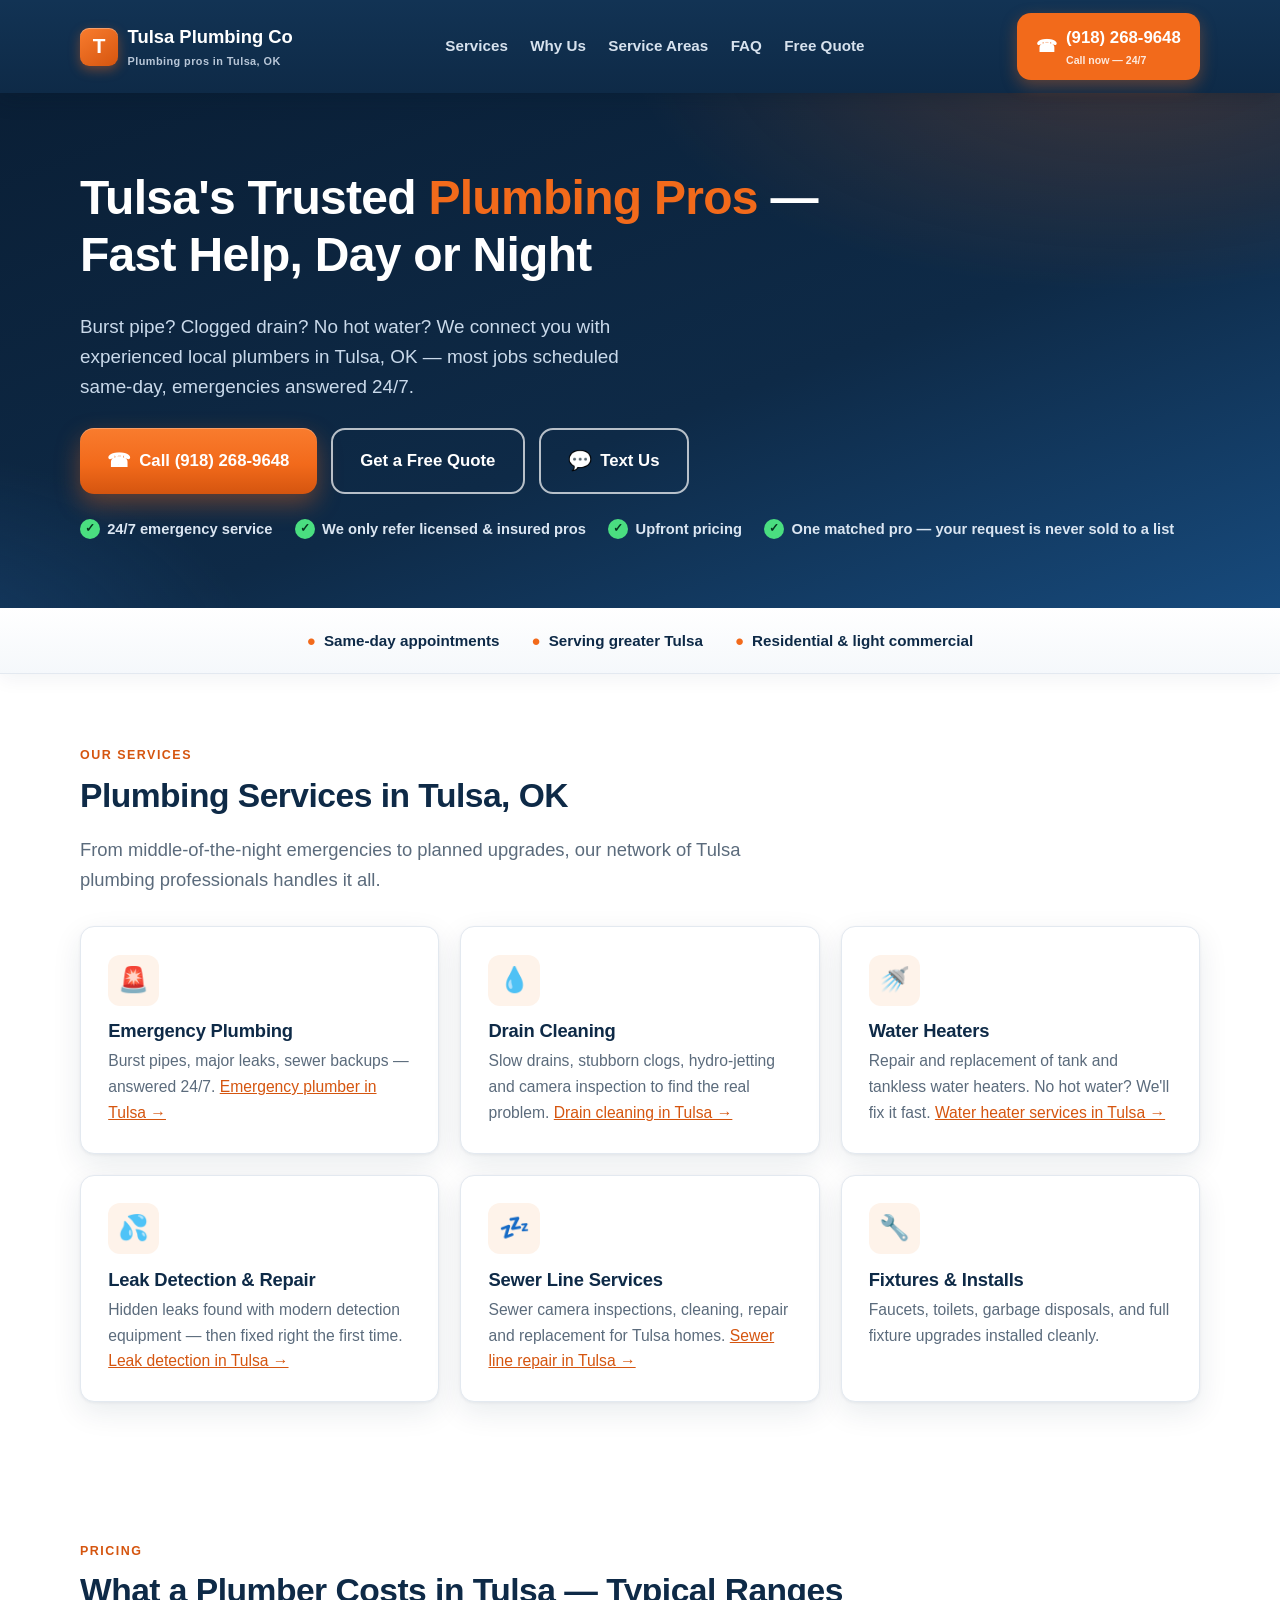
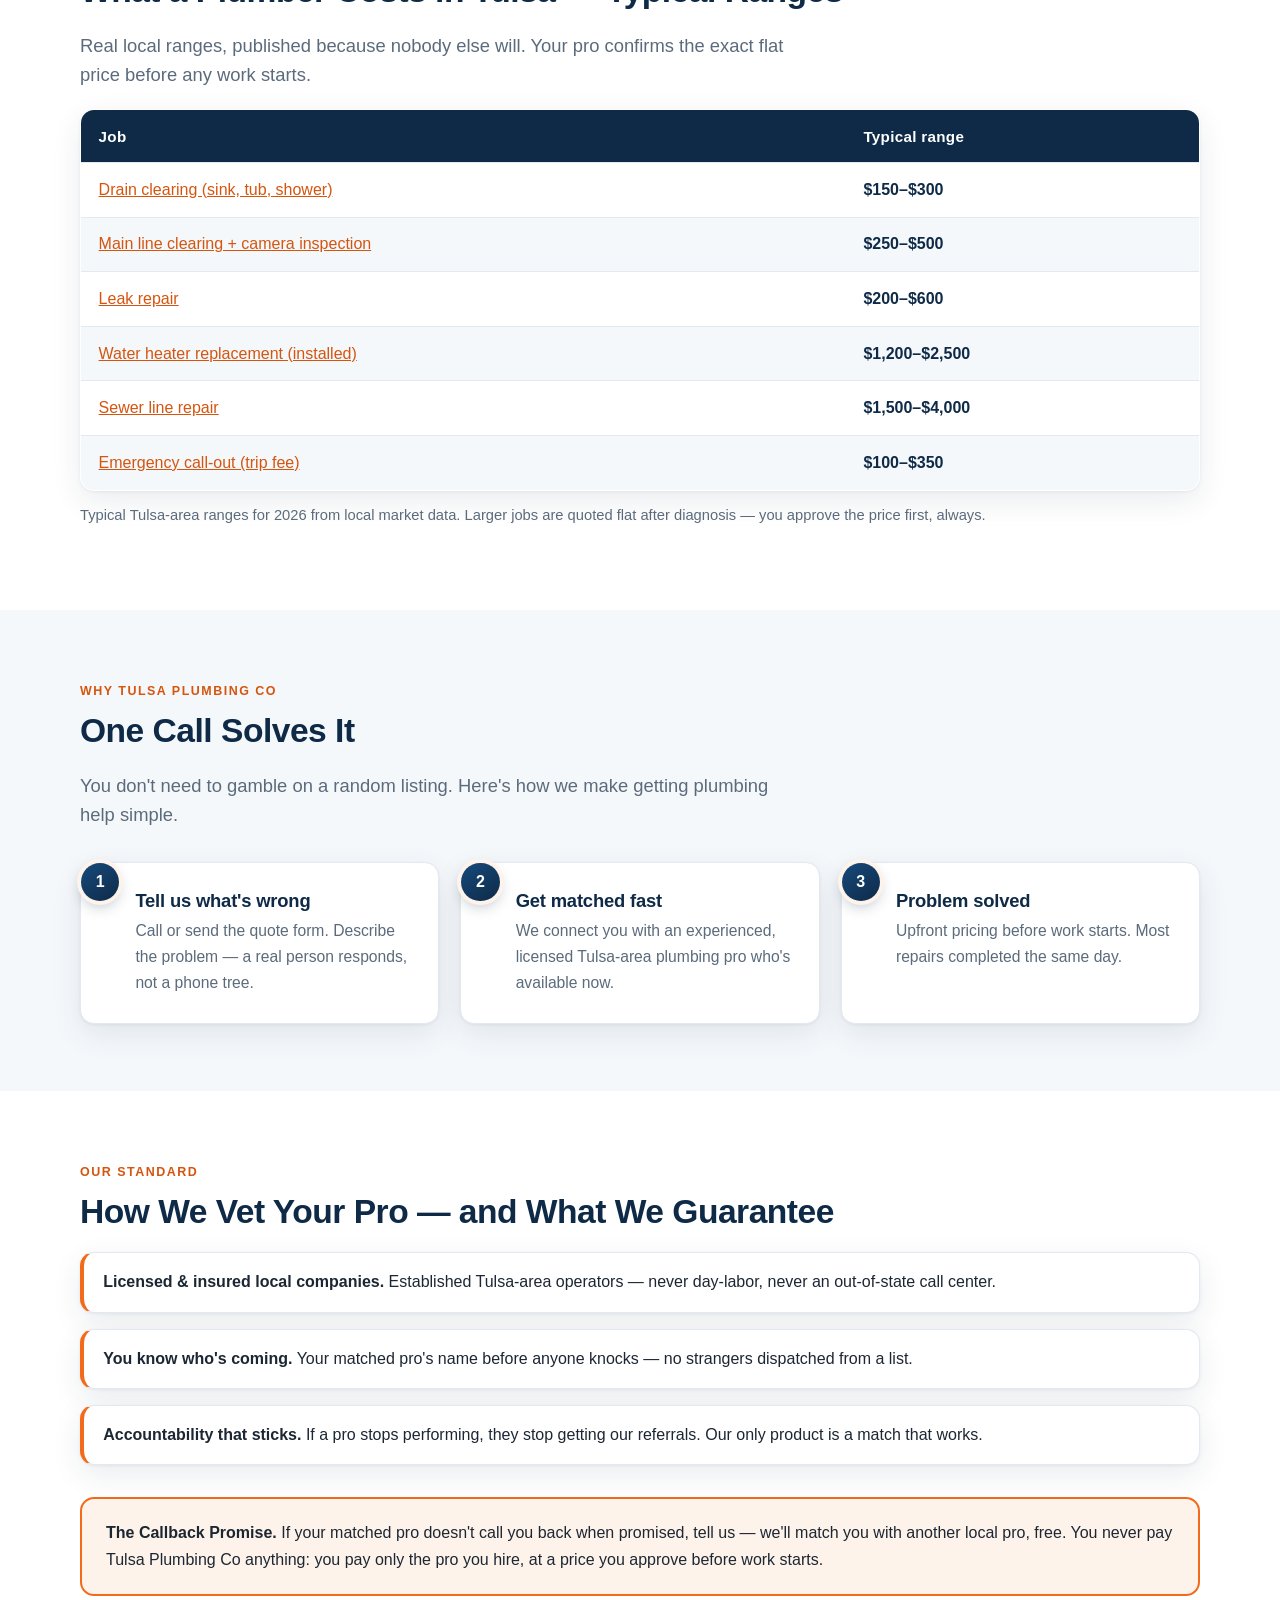
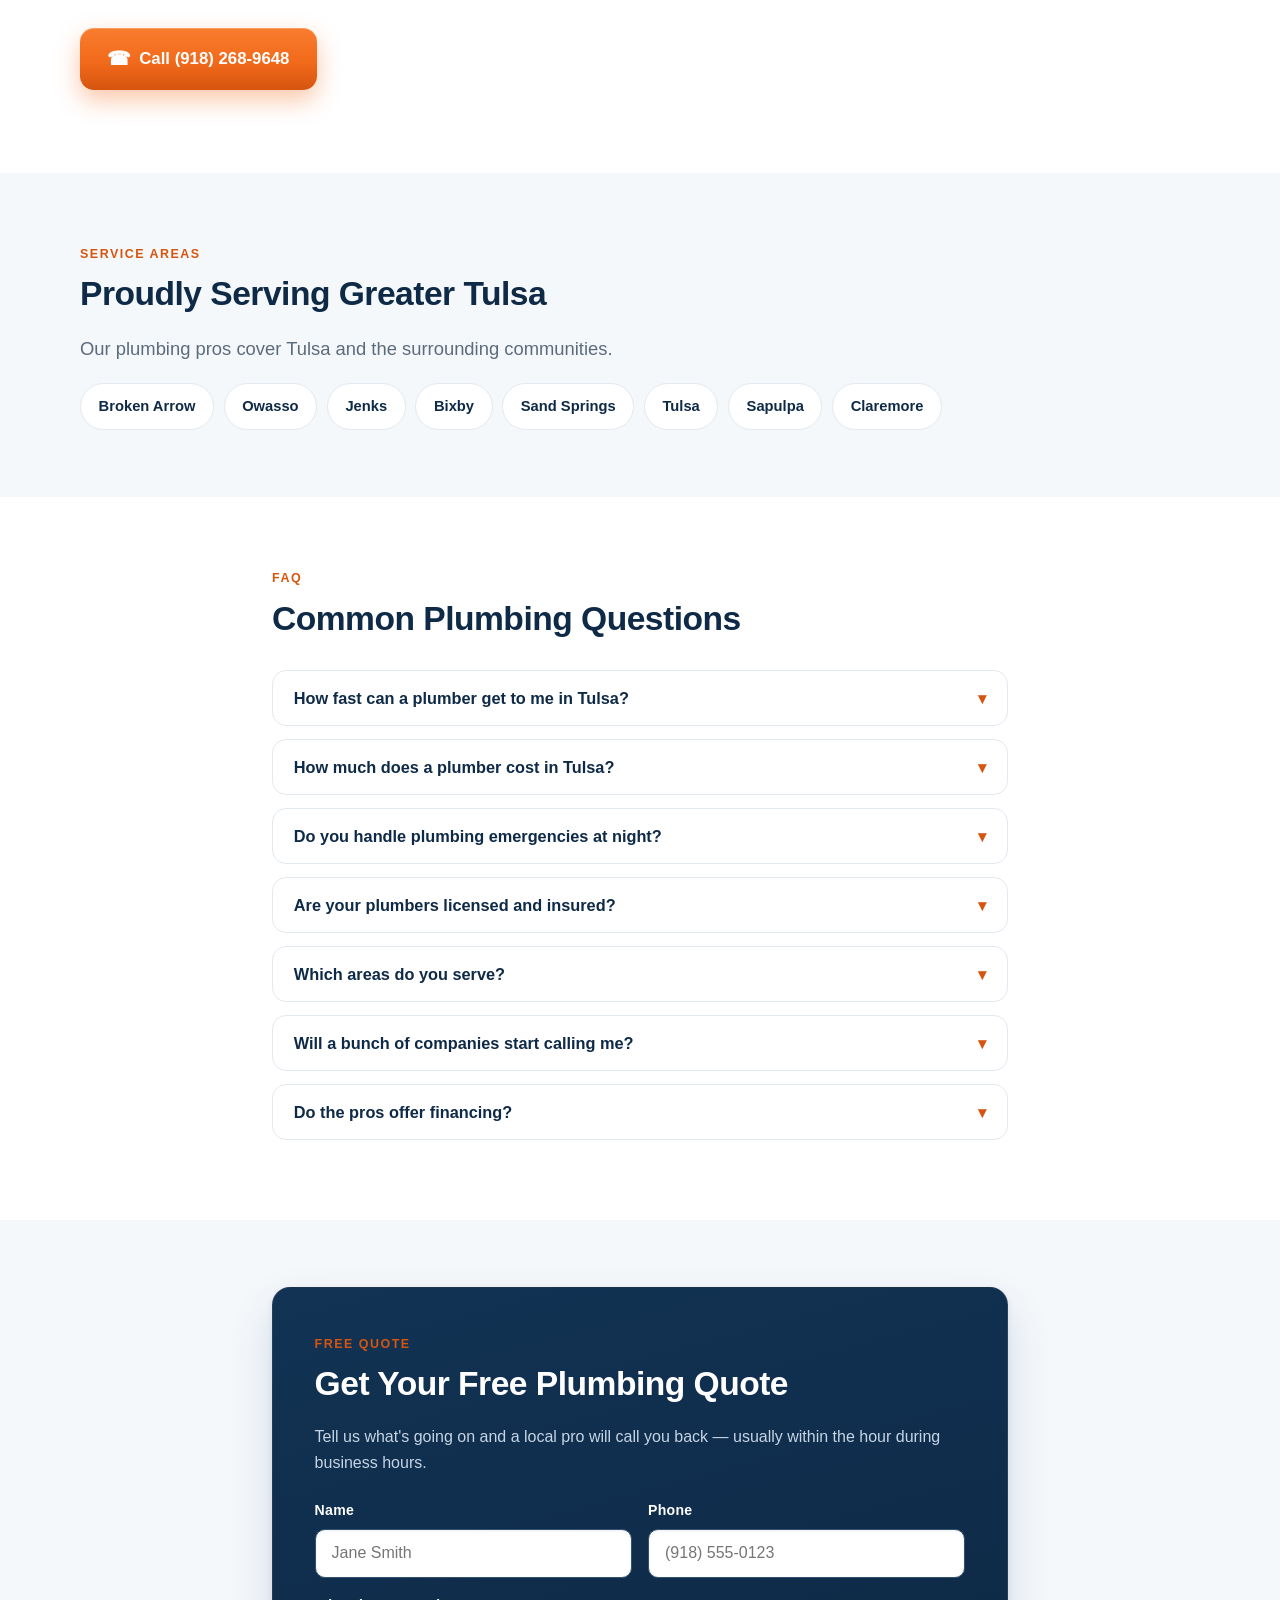
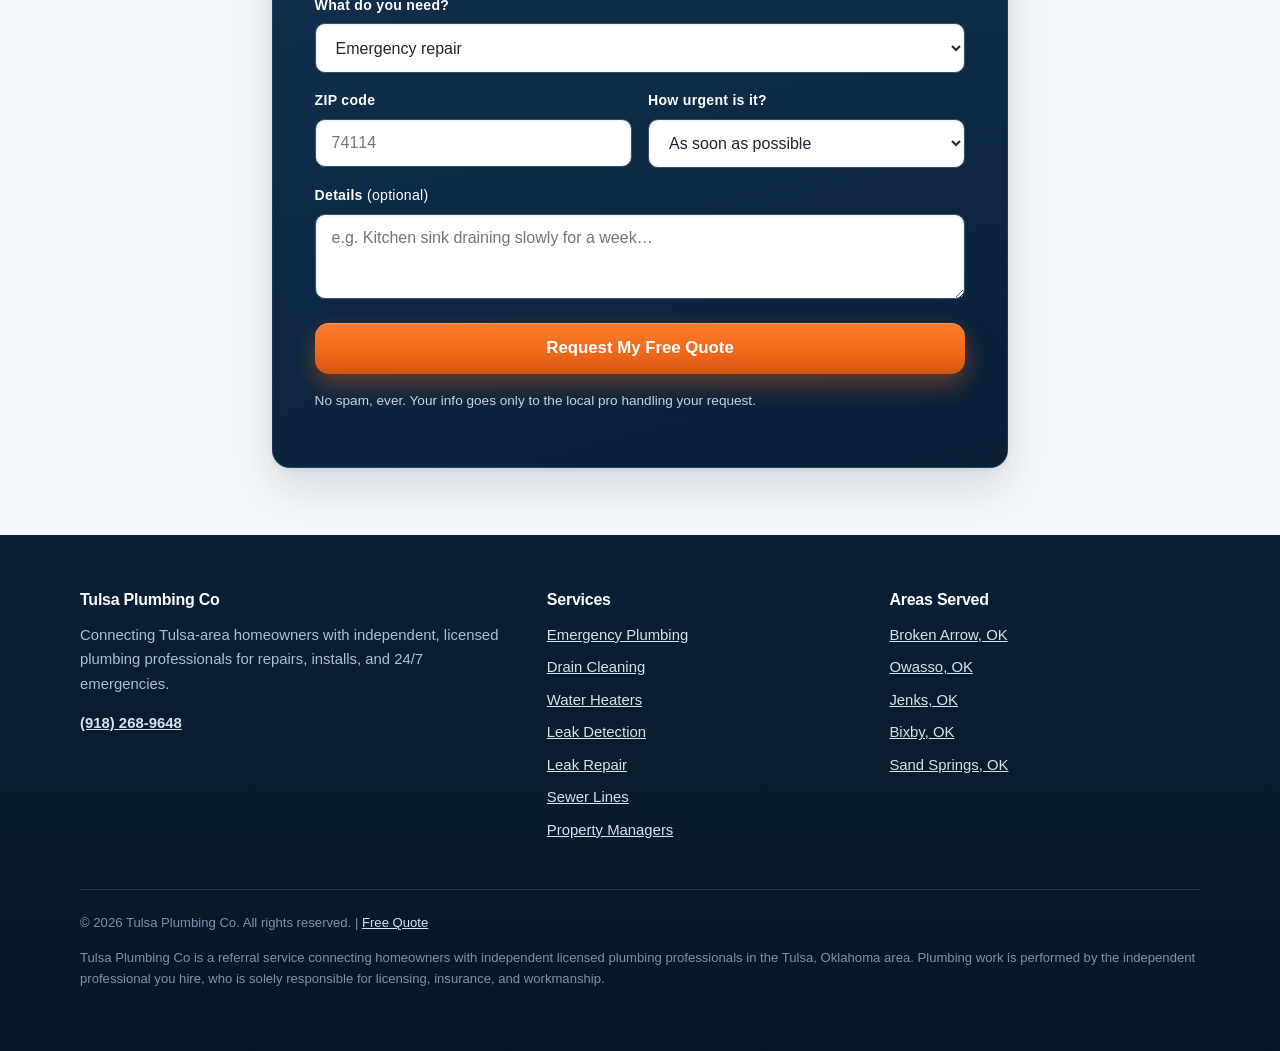
==== commit c6dbb49d: "Competitor-teardown upgrades: vetting+guarantee section, price tables, text CTA, form ZIP/urgency, t" ====
--- a/index.html
+++ b/index.html
@@ -41,6 +41,70 @@
   "priceRange": "$$"
 }
 </script>
+<script type="application/ld+json">
+{
+  "@context": "https://schema.org",
+  "@type": "FAQPage",
+  "mainEntity": [
+    {
+      "@type": "Question",
+      "name": "How fast can a plumber get to me in Tulsa?",
+      "acceptedAnswer": {
+        "@type": "Answer",
+        "text": "For emergencies, our pros aim for same-day — often within hours. Standard appointments are usually available within 24–48 hours. Call (918) 268-9648 and we'll give you a real arrival window."
+      }
+    },
+    {
+      "@type": "Question",
+      "name": "How much does a plumber cost in Tulsa?",
+      "acceptedAnswer": {
+        "@type": "Answer",
+        "text": "Most residential service calls in Tulsa run $150–$500 depending on the job; bigger work like water heater replacement or sewer repair is quoted upfront before anything starts. You'll always approve the price first."
+      }
+    },
+    {
+      "@type": "Question",
+      "name": "Do you handle plumbing emergencies at night?",
+      "acceptedAnswer": {
+        "@type": "Answer",
+        "text": "Yes — burst pipes, flooding, and sewer backups can't wait. Our emergency line is answered 24/7, including weekends and holidays."
+      }
+    },
+    {
+      "@type": "Question",
+      "name": "Are your plumbers licensed and insured?",
+      "acceptedAnswer": {
+        "@type": "Answer",
+        "text": "That's our policy: we only connect you with professionals who are licensed per Oklahoma requirements and carry liability insurance — and you should always ask your pro for their license number. Any reputable plumber provides it happily."
+      }
+    },
+    {
+      "@type": "Question",
+      "name": "Which areas do you serve?",
+      "acceptedAnswer": {
+        "@type": "Answer",
+        "text": "Tulsa plus Broken Arrow, Owasso, Jenks, Bixby, Sapulpa, Sand Springs, and Claremore. Just outside? Call and ask — we may still be able to help."
+      }
+    },
+    {
+      "@type": "Question",
+      "name": "Will a bunch of companies start calling me?",
+      "acceptedAnswer": {
+        "@type": "Answer",
+        "text": "No. Your request goes to ONE matched local pro — we never sell or share your info with a list of companies. If that pro can't reach you or isn't the right fit, tell us and we'll re-match you."
+      }
+    },
+    {
+      "@type": "Question",
+      "name": "Do the pros offer financing?",
+      "acceptedAnswer": {
+        "@type": "Answer",
+        "text": "Many do on larger jobs — water heaters, sewer lines, repipes — with options shown before you commit. Ask about financing when you get your quote."
+      }
+    }
+  ]
+}
+</script>
 </head>
 <body>
 
@@ -71,11 +135,13 @@
       <div class="hero-ctas">
         <a class="btn btn-primary" href="tel:+19182689648"><span class="icon" aria-hidden="true">&#9742;</span> Call (918) 268-9648</a>
         <a class="btn btn-outline" href="#quote">Get a Free Quote</a>
+        <a class="btn btn-outline" href="sms:+19182689648"><span class="icon" aria-hidden="true">&#128172;</span> Text Us</a>
       </div>
       <ul class="hero-trust">
         <li><span class="tick">&#10003;</span> 24/7 emergency service</li>
         <li><span class="tick">&#10003;</span> We only refer licensed &amp; insured pros</li>
         <li><span class="tick">&#10003;</span> Upfront pricing</li>
+        <li><span class="tick">&#10003;</span> One matched pro — your request is never sold to a list</li>
       </ul>
     </div>
   </section>
@@ -129,6 +195,27 @@
           <p>Faucets, toilets, garbage disposals, and full fixture upgrades installed cleanly.</p>
         </div>
       </div>
+    </div>
+  </section>
+
+  <!-- PRICES -->
+  <section id="prices">
+    <div class="container">
+      <span class="eyebrow">Pricing</span>
+      <h2>What a Plumber Costs in Tulsa — Typical Ranges</h2>
+      <p class="lead">Real local ranges, published because nobody else will. Your pro confirms the exact flat price before any work starts.</p>
+      <table class="price-table">
+        <thead><tr><th scope="col">Job</th><th scope="col">Typical range</th></tr></thead>
+        <tbody>
+          <tr><td><a href="/services/drain-cleaning.html">Drain clearing (sink, tub, shower)</a></td><td>$150–$300</td></tr>
+          <tr><td><a href="/services/drain-cleaning.html">Main line clearing + camera inspection</a></td><td>$250–$500</td></tr>
+          <tr><td><a href="/services/leak-repair.html">Leak repair</a></td><td>$200–$600</td></tr>
+          <tr><td><a href="/services/water-heater-repair-installation.html">Water heater replacement (installed)</a></td><td>$1,200–$2,500</td></tr>
+          <tr><td><a href="/services/sewer-line-repair.html">Sewer line repair</a></td><td>$1,500–$4,000</td></tr>
+          <tr><td><a href="/services/emergency-plumbing.html">Emergency call-out (trip fee)</a></td><td>$100–$350</td></tr>
+        </tbody>
+      </table>
+      <p class="price-note">Typical Tulsa-area ranges for 2026 from local market data. Larger jobs are quoted flat after diagnosis — you approve the price first, always.</p>
     </div>
   </section>
 
@@ -155,16 +242,20 @@
     </div>
   </section>
 
-  <!-- REVIEWS -->
-  <section id="reviews">
-    <div class="container">
-      <span class="eyebrow">Reviews</span>
-      <h2>What Tulsa Homeowners Say</h2>
-      <div class="reviews-empty mt-2">
-        <p><strong>Straightforward, local, and accountable.</strong><br>
-        Tulsa Plumbing Co connects you with independent, licensed Tulsa-area pros. You'll always know who's coming, what it costs before work starts, and who stands behind the job — the pro you hire, in writing.</p>
-        <p class="mt-2"><a class="btn btn-primary" href="tel:+19182689648"><span class="icon" aria-hidden="true">&#9742;</span> Call (918) 268-9648</a></p>
-      </div>
+  <!-- OUR STANDARD -->
+  <section id="standard">
+    <div class="container">
+      <span class="eyebrow">Our standard</span>
+      <h2>How We Vet Your Pro — and What We Guarantee</h2>
+      <ul class="vet-list mt-2">
+        <li><strong>Licensed &amp; insured local companies.</strong> Established Tulsa-area operators — never day-labor, never an out-of-state call center.</li>
+        <li><strong>You know who's coming.</strong> Your matched pro's name before anyone knocks — no strangers dispatched from a list.</li>
+        <li><strong>Accountability that sticks.</strong> If a pro stops performing, they stop getting our referrals. Our only product is a match that works.</li>
+      </ul>
+      <div class="guarantee-box mt-2">
+        <p><strong>The Callback Promise.</strong> If your matched pro doesn't call you back when promised, tell us — we'll match you with another local pro, free. You never pay Tulsa Plumbing Co anything: you pay only the pro you hire, at a price you approve before work starts.</p>
+      </div>
+      <p class="mt-2"><a class="btn btn-primary" href="tel:+19182689648"><span class="icon" aria-hidden="true">&#9742;</span> Call (918) 268-9648</a></p>
     </div>
   </section>
 
@@ -180,7 +271,7 @@
         <li><a href="/areas/jenks.html">Jenks</a></li>
         <li><a href="/areas/bixby.html">Bixby</a></li>
         <li><a href="/areas/sand-springs.html">Sand Springs</a></li>
-        <li>Tulsa</li><li>Sapulpa</li><li>Claremore</li>
+        <li>Tulsa</li><li><a href="/areas/sapulpa.html">Sapulpa</a></li><li><a href="/areas/claremore.html">Claremore</a></li>
       </ul>
     </div>
   </section>
@@ -210,6 +301,14 @@
         <div class="faq-item">
           <button class="faq-q" aria-expanded="false">Which areas do you serve?<span class="chev" aria-hidden="true">&#9662;</span></button>
           <div class="faq-a"><p>Tulsa plus Broken Arrow, Owasso, Jenks, Bixby, Sapulpa, Sand Springs, and Claremore. Just outside? Call and ask — we may still be able to help.</p></div>
+        </div>
+        <div class="faq-item">
+          <button class="faq-q" aria-expanded="false">Will a bunch of companies start calling me?<span class="chev" aria-hidden="true">&#9662;</span></button>
+          <div class="faq-a"><p>No. Your request goes to ONE matched local pro — we never sell or share your info with a list of companies. If that pro can't reach you or isn't the right fit, tell us and we'll re-match you.</p></div>
+        </div>
+        <div class="faq-item">
+          <button class="faq-q" aria-expanded="false">Do the pros offer financing?<span class="chev" aria-hidden="true">&#9662;</span></button>
+          <div class="faq-a"><p>Many do on larger jobs — water heaters, sewer lines, repipes — with options shown before you commit. Ask about financing when you get your quote.</p></div>
         </div>
       </div>
     </div>
@@ -245,6 +344,21 @@
               <option>Something else</option>
             </select>
           </div>
+          <div class="field-row">
+            <div class="field">
+              <label for="q-zip">ZIP code</label>
+              <input id="q-zip" name="zip" type="text" inputmode="numeric" autocomplete="postal-code" maxlength="5" placeholder="74114">
+            </div>
+            <div class="field">
+              <label for="q-urgency">How urgent is it?</label>
+              <select id="q-urgency" name="urgency">
+                <option>As soon as possible</option>
+                <option>Today if possible</option>
+                <option>This week is fine</option>
+                <option>Just comparing prices</option>
+              </select>
+            </div>
+          </div>
           <div class="field">
             <label for="q-details">Details <span style="font-weight:400">(optional)</span></label>
             <textarea id="q-details" name="details" rows="3" placeholder="e.g. Kitchen sink draining slowly for a week…"></textarea>
@@ -282,6 +396,7 @@
           <li><a href="/services/leak-detection.html">Leak Detection</a></li>
           <li><a href="/services/leak-repair.html">Leak Repair</a></li>
           <li><a href="/services/sewer-line-repair.html">Sewer Lines</a></li>
+          <li><a href="/property-managers.html">Property Managers</a></li>
         </ul>
       </div>
       <div>
@@ -305,6 +420,7 @@
 <!-- Sticky mobile call bar -->
 <div class="callbar" role="navigation" aria-label="Quick contact">
   <a class="call-now" href="tel:+19182689648">&#9742; Call Now</a>
+  <a class="text-us" href="sms:+19182689648">&#128172; Text</a>
   <a class="get-quote" href="#quote">Free Quote</a>
 </div>
 
--- a/assets/css/style.css
+++ b/assets/css/style.css
@@ -270,3 +270,40 @@
   html { scroll-behavior: auto; }
   * { transition: none !important; }
 }
+
+/* ---------- Teardown upgrades 2026-10-30 ---------- */
+.price-table {
+  width: 100%; border-collapse: collapse; margin: 1.2rem 0 .8rem;
+  background: #fff; border: 1px solid var(--line); border-radius: var(--radius);
+  overflow: hidden; box-shadow: var(--shadow);
+}
+.price-table th, .price-table td {
+  text-align: left; padding: .85rem 1.1rem; border-bottom: 1px solid var(--line);
+  vertical-align: top;
+}
+.price-table thead th { background: var(--navy); color: #fff; font-size: .95rem; letter-spacing: .02em; }
+.price-table tbody tr:nth-child(even) { background: var(--bg-soft); }
+.price-table tbody tr:last-child td { border-bottom: 0; }
+.price-table td:last-child { font-weight: 700; color: var(--navy); white-space: nowrap; }
+.price-note { font-size: .92rem; color: var(--muted); }
+@media (max-width: 560px) {
+  .price-table th, .price-table td { padding: .7rem .8rem; font-size: .95rem; }
+  .price-table td:last-child { white-space: normal; }
+}
+.vet-list { list-style: none; margin: 1.2rem 0 0; padding: 0; display: grid; gap: 1rem; }
+.vet-list li {
+  background: #fff; border: 1px solid var(--line); border-left: 4px solid var(--accent);
+  border-radius: var(--radius); padding: 1rem 1.2rem; box-shadow: var(--shadow);
+}
+.guarantee-box {
+  border: 2px solid var(--accent); background: var(--accent-soft);
+  border-radius: var(--radius); padding: 1.3rem 1.5rem;
+}
+.guarantee-box p { margin: 0; }
+.triage-card {
+  background: var(--accent-soft); border: 1px solid var(--accent); border-radius: var(--radius);
+  padding: 1.6rem 1.8rem; box-shadow: var(--shadow);
+}
+.triage-steps { margin: 0 0 1rem; padding-left: 1.4rem; display: grid; gap: .6rem; }
+.triage-card p:last-child { margin-bottom: 0; }
+.callbar .text-us { background: var(--accent-soft); color: var(--navy); }
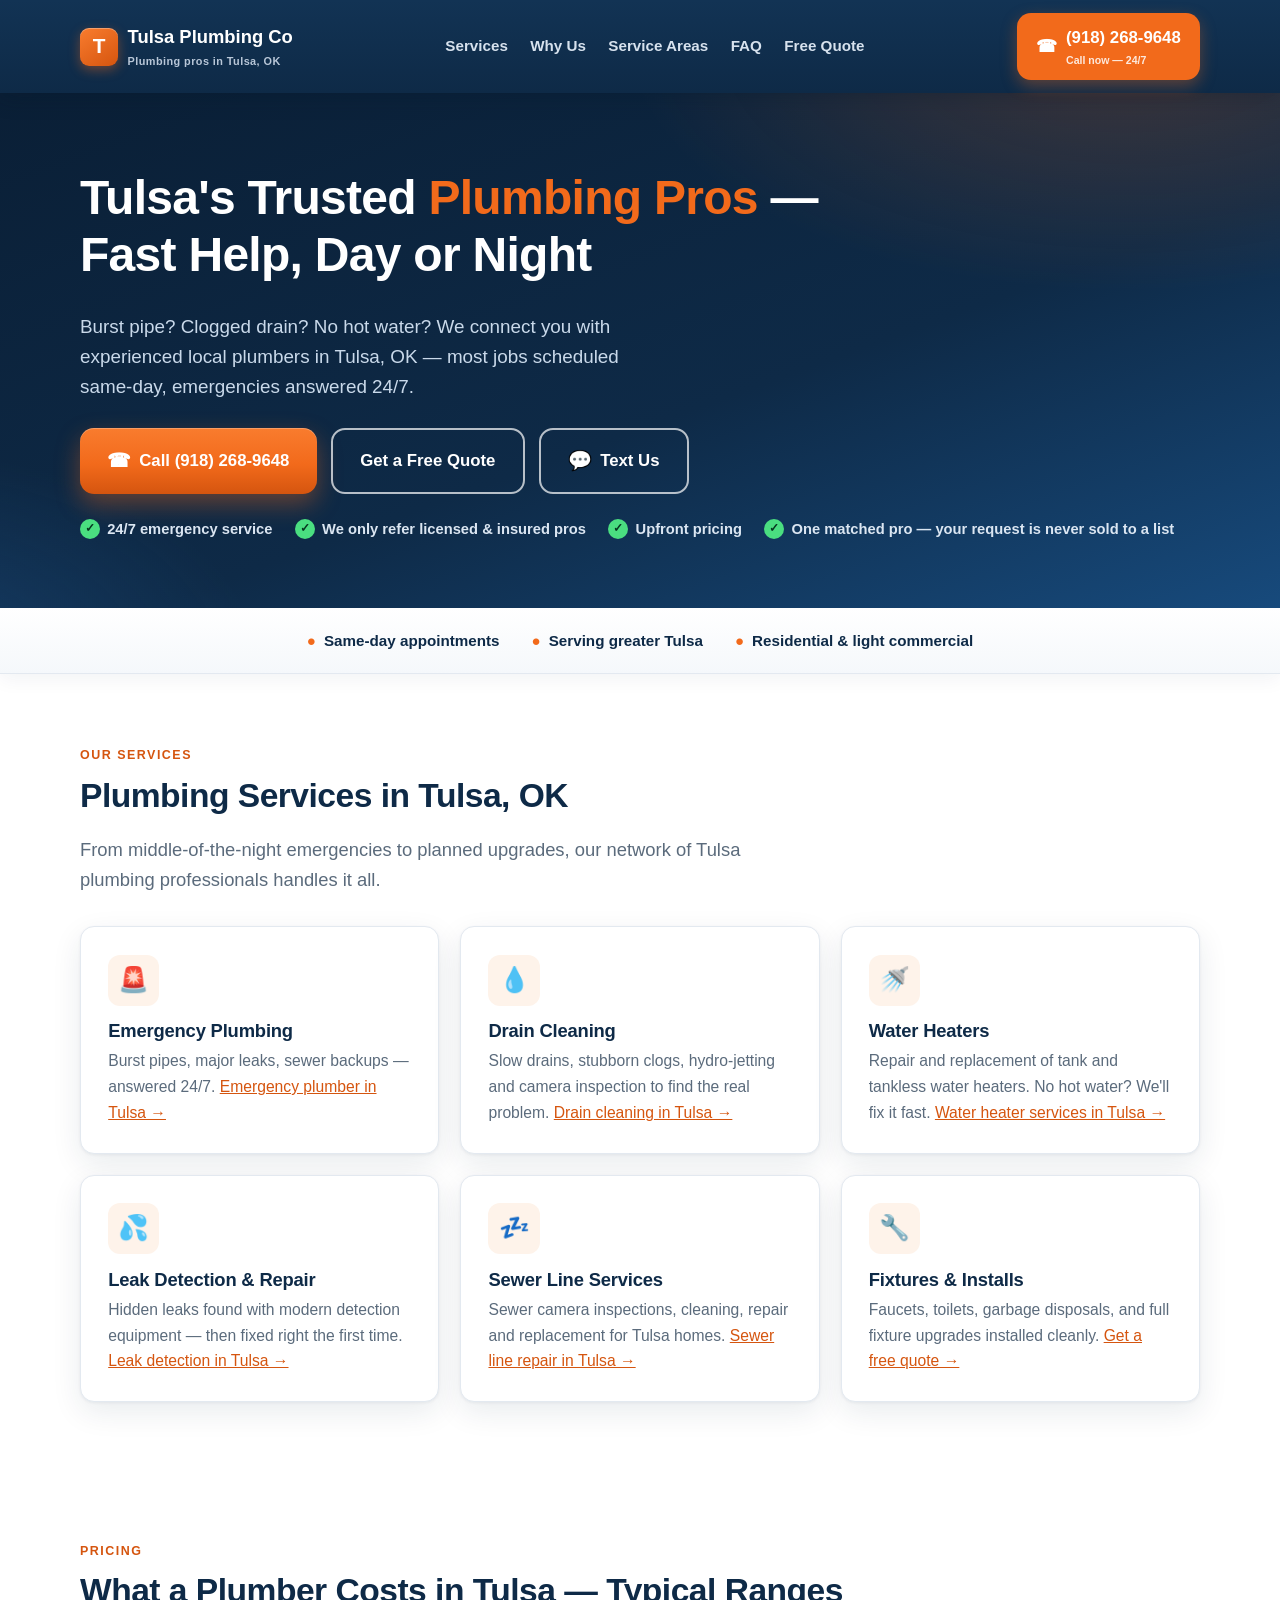
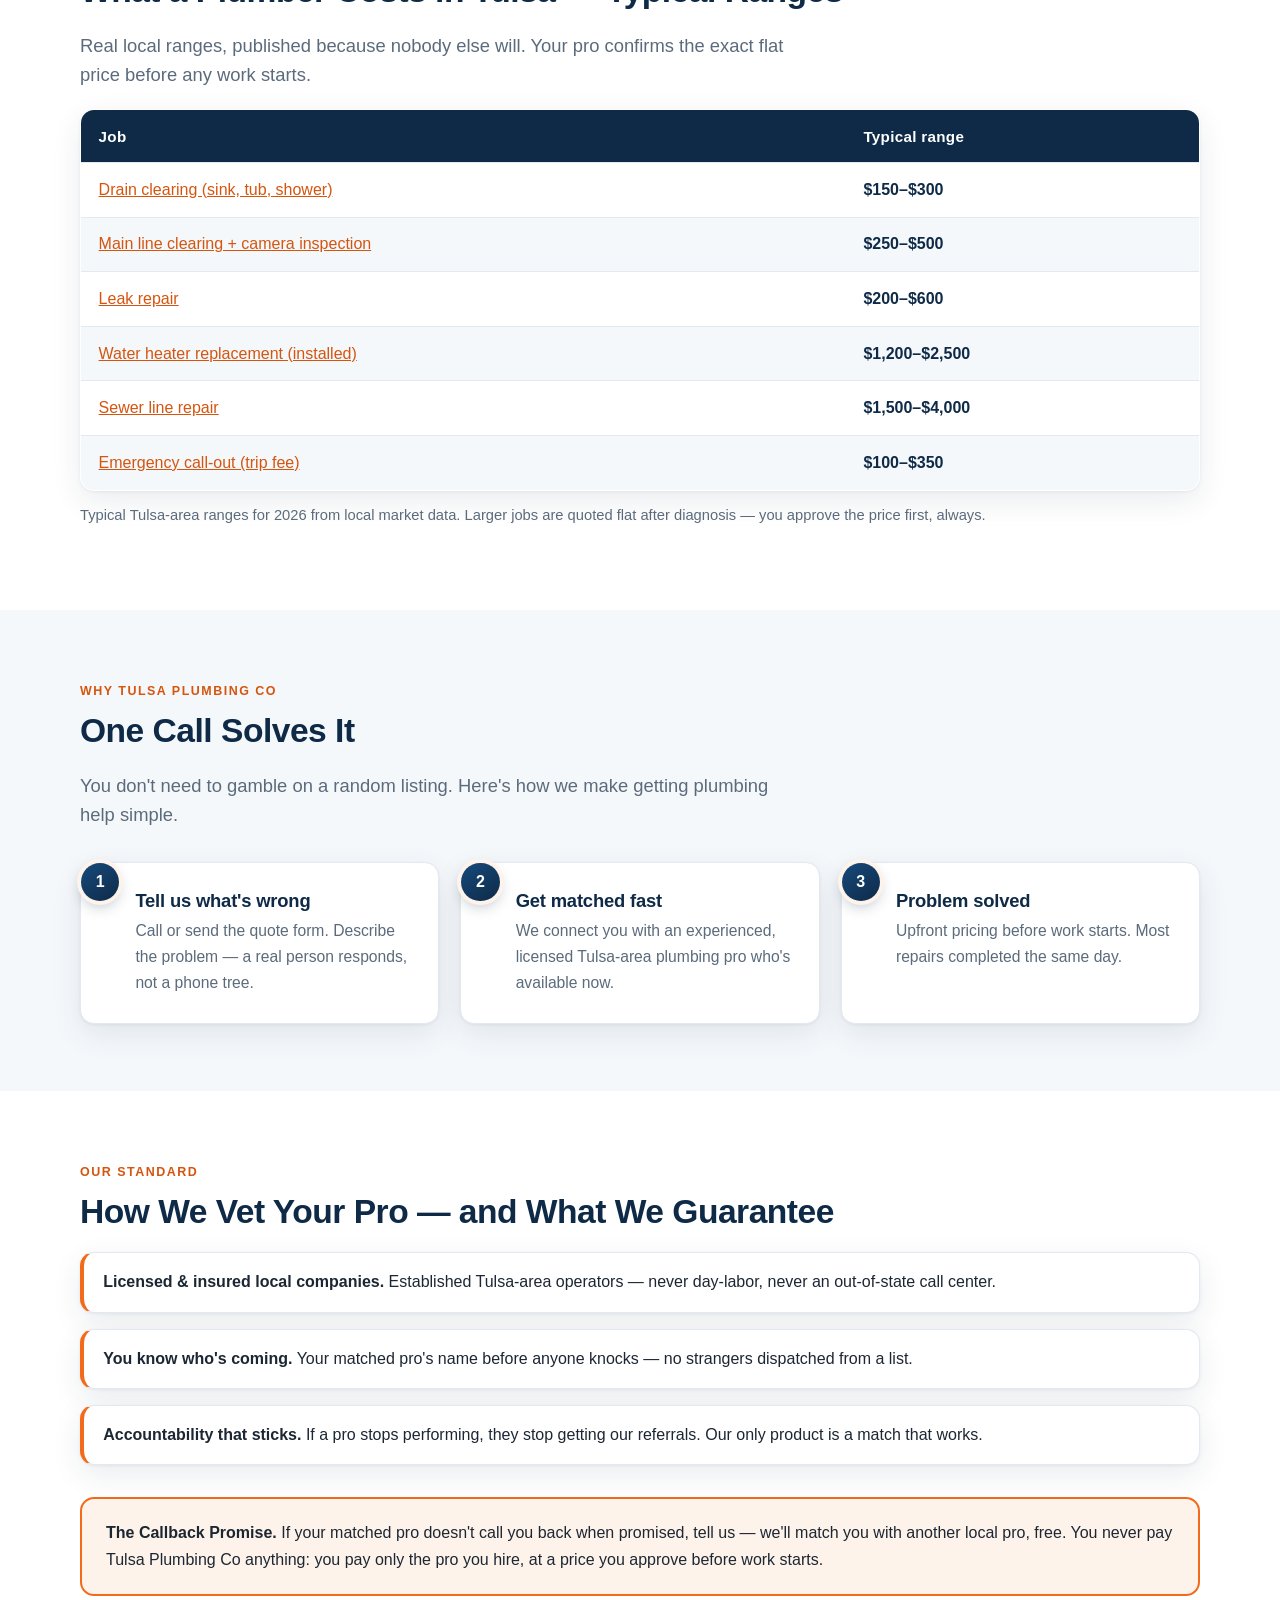
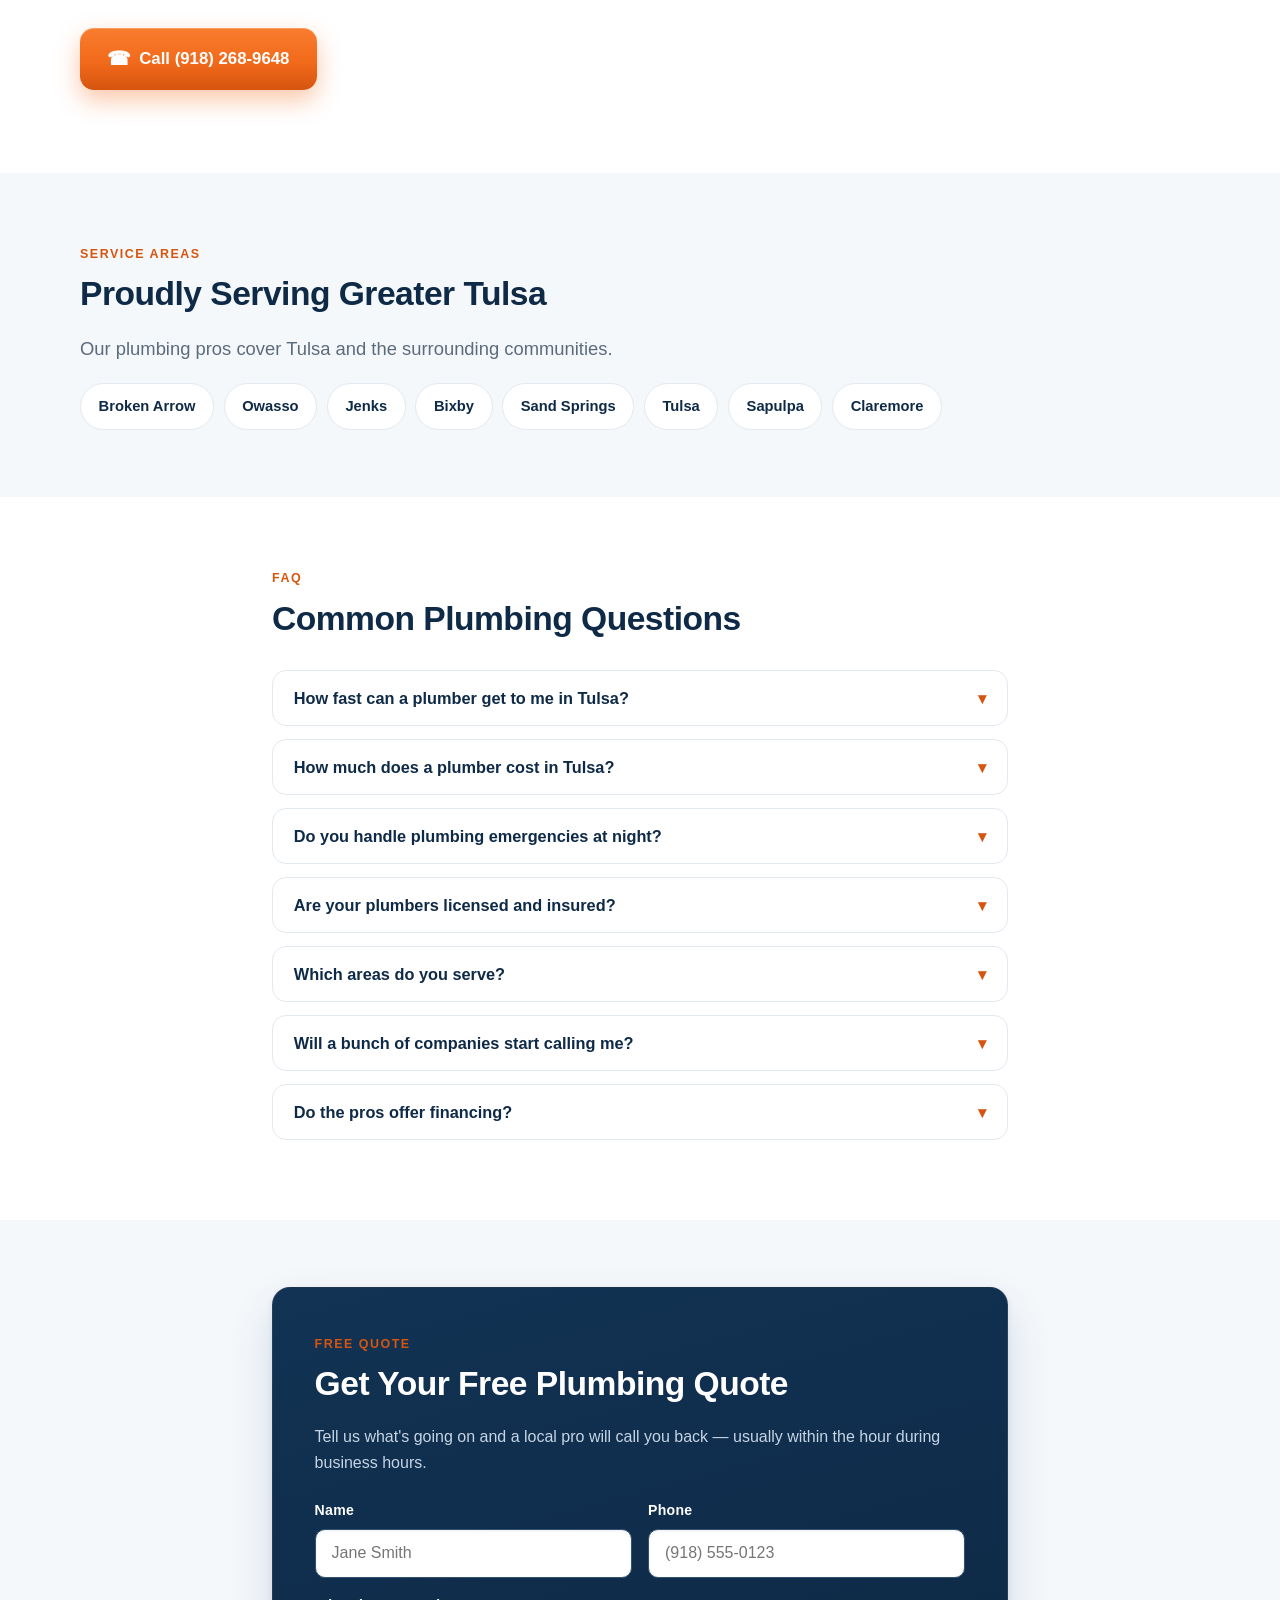
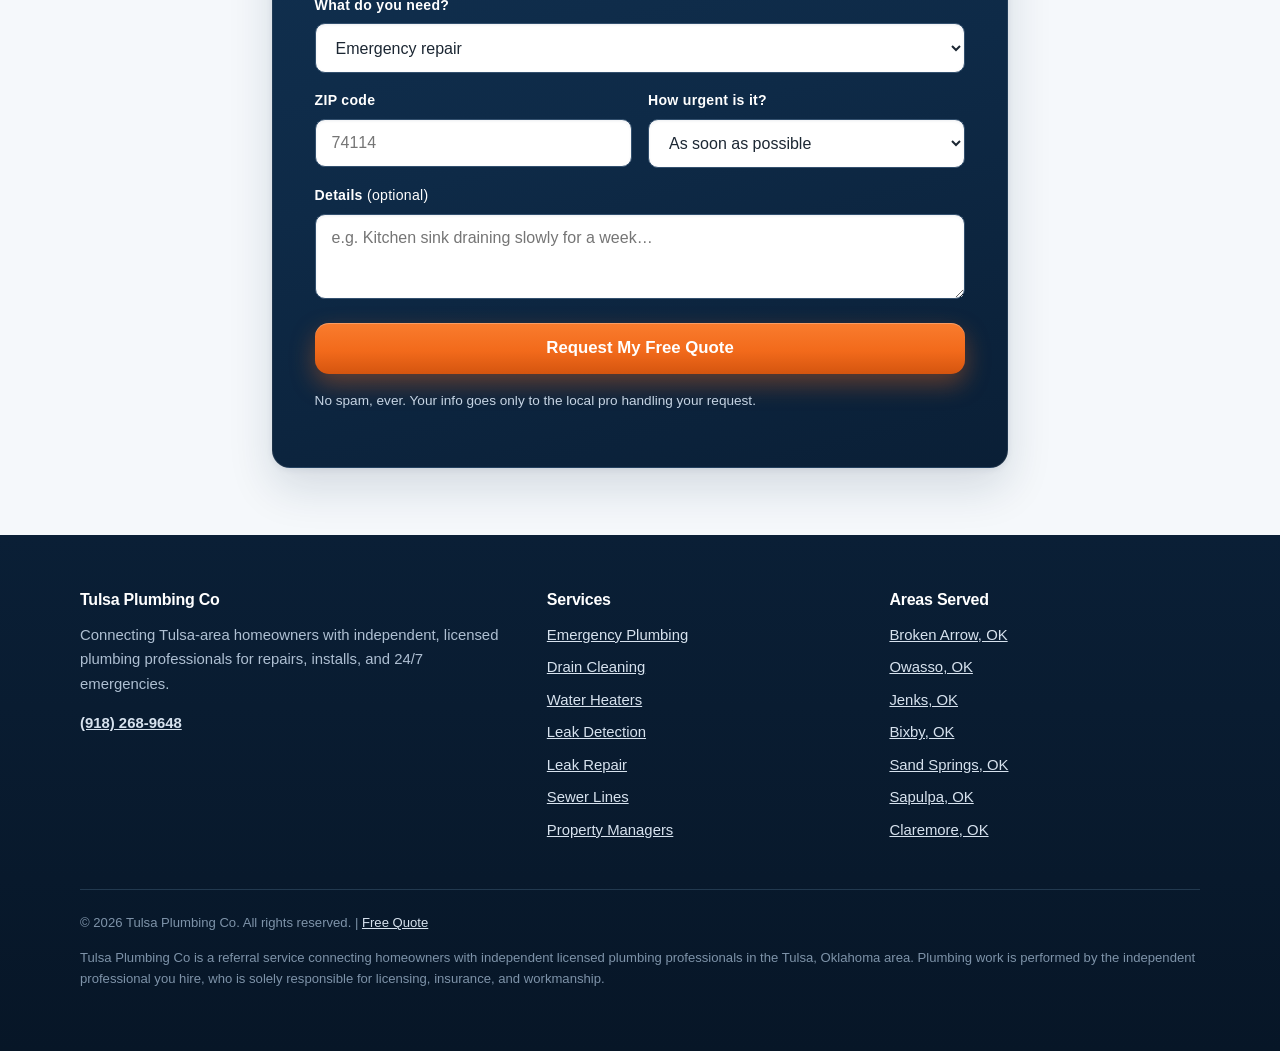
==== commit 41b154ac: "Perfection gate: complete footer area links (Sapulpa, Claremore), standard footer quote link, emerge" ====
--- a/index.html
+++ b/index.html
@@ -11,6 +11,10 @@
 <meta property="og:type" content="website">
 <meta property="og:url" content="https://tulsaplumbingco.com/">
 <meta property="og:image" content="https://tulsaplumbingco.com/assets/img/og-cover.jpg">
+<meta name="twitter:card" content="summary_large_image">
+<meta name="twitter:title" content="Plumber in Tulsa, OK | 24/7 | Tulsa Plumbing Co">
+<meta name="twitter:description" content="Fast, reliable plumbing help in Tulsa — emergency repairs, drain cleaning, water heaters. Call now.">
+<meta name="twitter:image" content="https://tulsaplumbingco.com/assets/img/og-cover.jpg">
 <link rel="stylesheet" href="/assets/css/style.css">
 <link rel="icon" href="data:image/svg+xml,<svg xmlns='http://www.w3.org/2000/svg' viewBox='0 0 100 100'><rect width='100' height='100' rx='20' fill='%23f26a1b'/><text x='50' y='68' font-size='52' text-anchor='middle' fill='white' font-family='Arial' font-weight='bold'>T</text></svg>">
 <script type="application/ld+json">
@@ -192,7 +196,7 @@
         <div class="card">
           <div class="card-icon" aria-hidden="true">&#128295;</div>
           <h3>Fixtures &amp; Installs</h3>
-          <p>Faucets, toilets, garbage disposals, and full fixture upgrades installed cleanly.</p>
+          <p>Faucets, toilets, garbage disposals, and full fixture upgrades installed cleanly. <a href="/#quote">Get a free quote &rarr;</a></p>
         </div>
       </div>
     </div>
@@ -370,8 +374,8 @@
           <button class="btn btn-primary btn-block" type="submit">Request My Free Quote</button>
           <p class="form-note">No spam, ever. Your info goes only to the local pro handling your request.</p>
           <div class="form-success" role="status">
-            <strong>Thanks — we've got it!</strong><br>
-            A local plumbing pro will call you back shortly. Need help right now? Call <a href="tel:+19182689648" style="color:#ffd9b8">(918) 268-9648</a>.
+            <strong>Request received — we're on it now.</strong><br>
+            Your request just reached our matching desk. ONE local licensed pro will call you back — usually within the hour between 7 AM and 9 PM, and first thing in the morning for overnight requests. Emergency right now? Call <a href="tel:+19182689648" style="color:#ffd9b8">(918) 268-9648</a> — answered 24/7.
           </div>
         </form>
       </div>
@@ -407,6 +411,8 @@
           <li><a href="/areas/jenks.html">Jenks, OK</a></li>
           <li><a href="/areas/bixby.html">Bixby, OK</a></li>
           <li><a href="/areas/sand-springs.html">Sand Springs, OK</a></li>
+          <li><a href="/areas/sapulpa.html">Sapulpa, OK</a></li>
+          <li><a href="/areas/claremore.html">Claremore, OK</a></li>
         </ul>
       </div>
     </div>
--- a/assets/css/style.css
+++ b/assets/css/style.css
@@ -62,6 +62,10 @@
 .btn:focus-visible, a:focus-visible, button:focus-visible { outline: 3px solid rgba(242,106,27,.55); outline-offset: 2px; }
 .btn-outline { background: transparent; color: #fff; border: 2px solid rgba(255,255,255,.7); }
 .btn-outline:hover { border-color: #fff; background: rgba(255,255,255,.08); }
+/* Outline button for light backgrounds (final-CTA sections) */
+.btn-outline-dark { background: transparent; color: var(--navy); border: 2px solid var(--navy); }
+.btn-outline-dark:hover { background: rgba(6,22,40,.06); border-color: var(--navy); }
+
 .btn-block { width: 100%; }
 .btn .icon { font-size: 1.15em; }
 
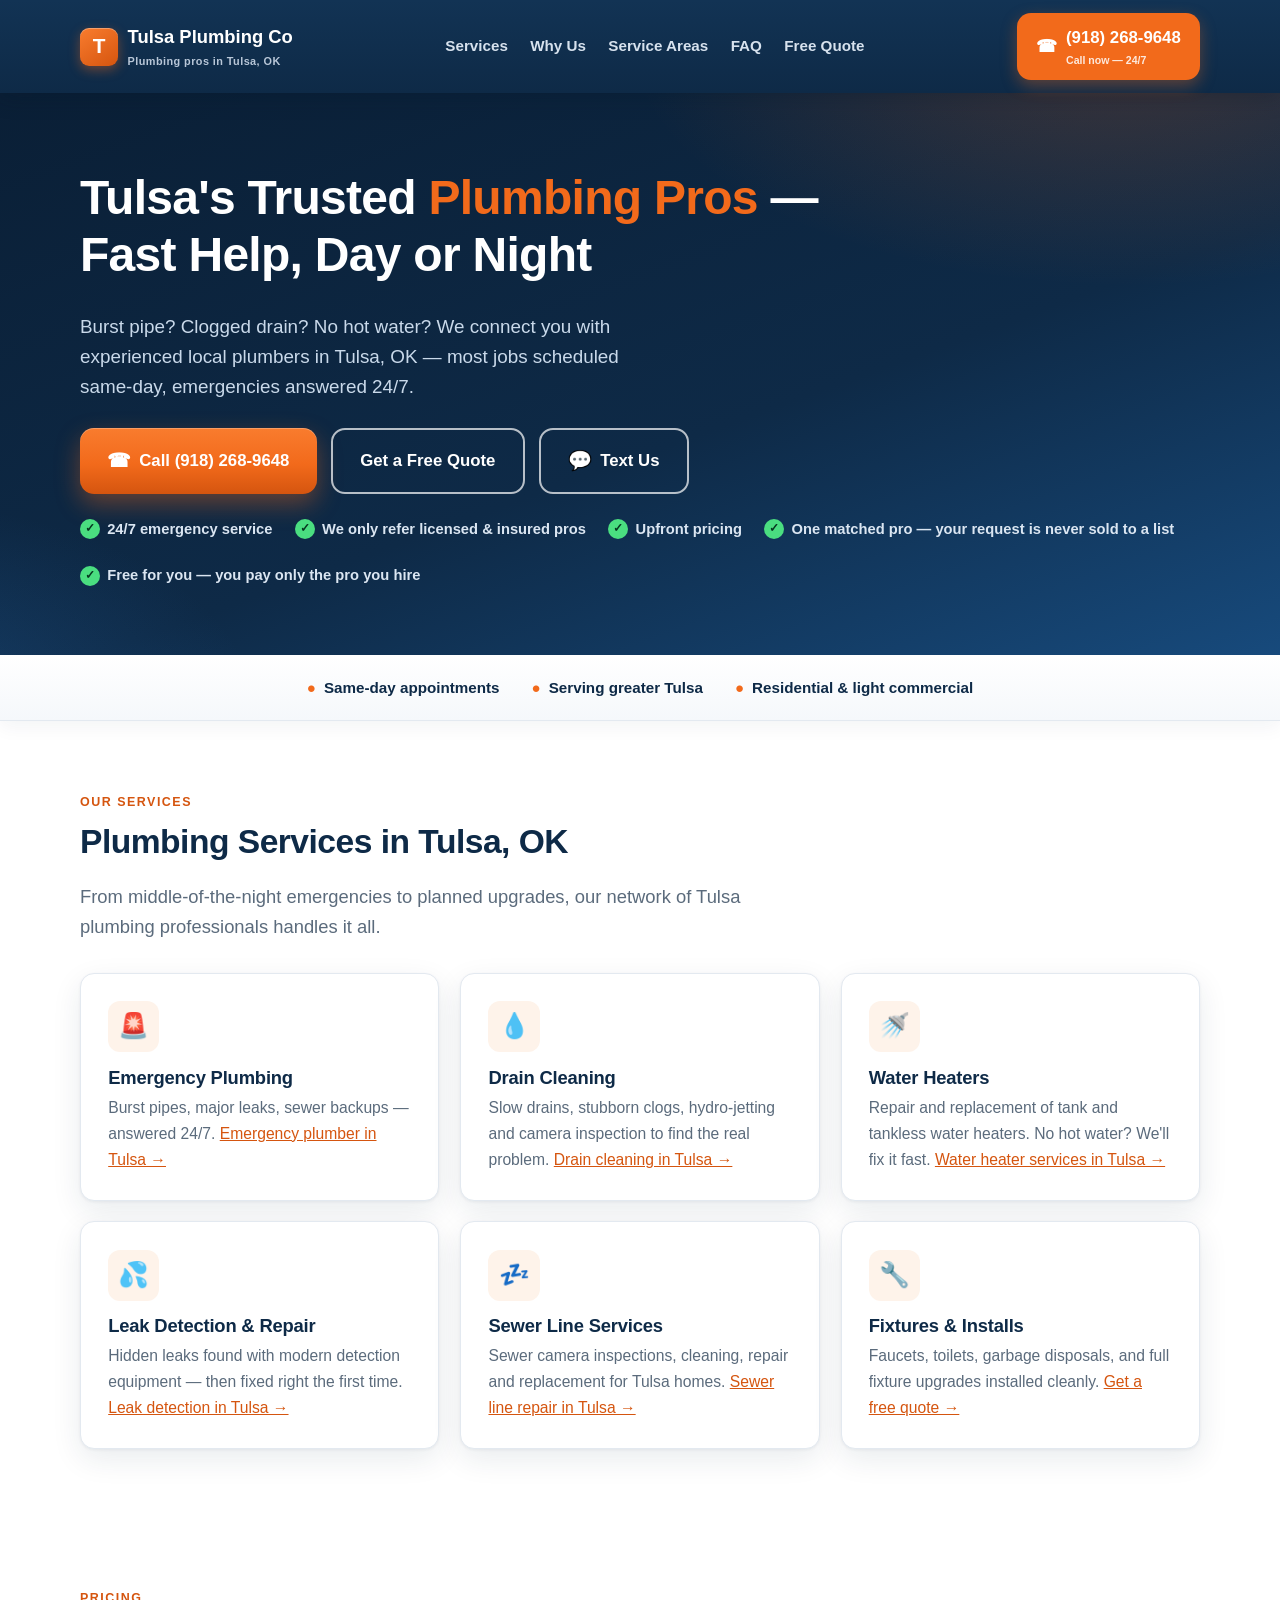
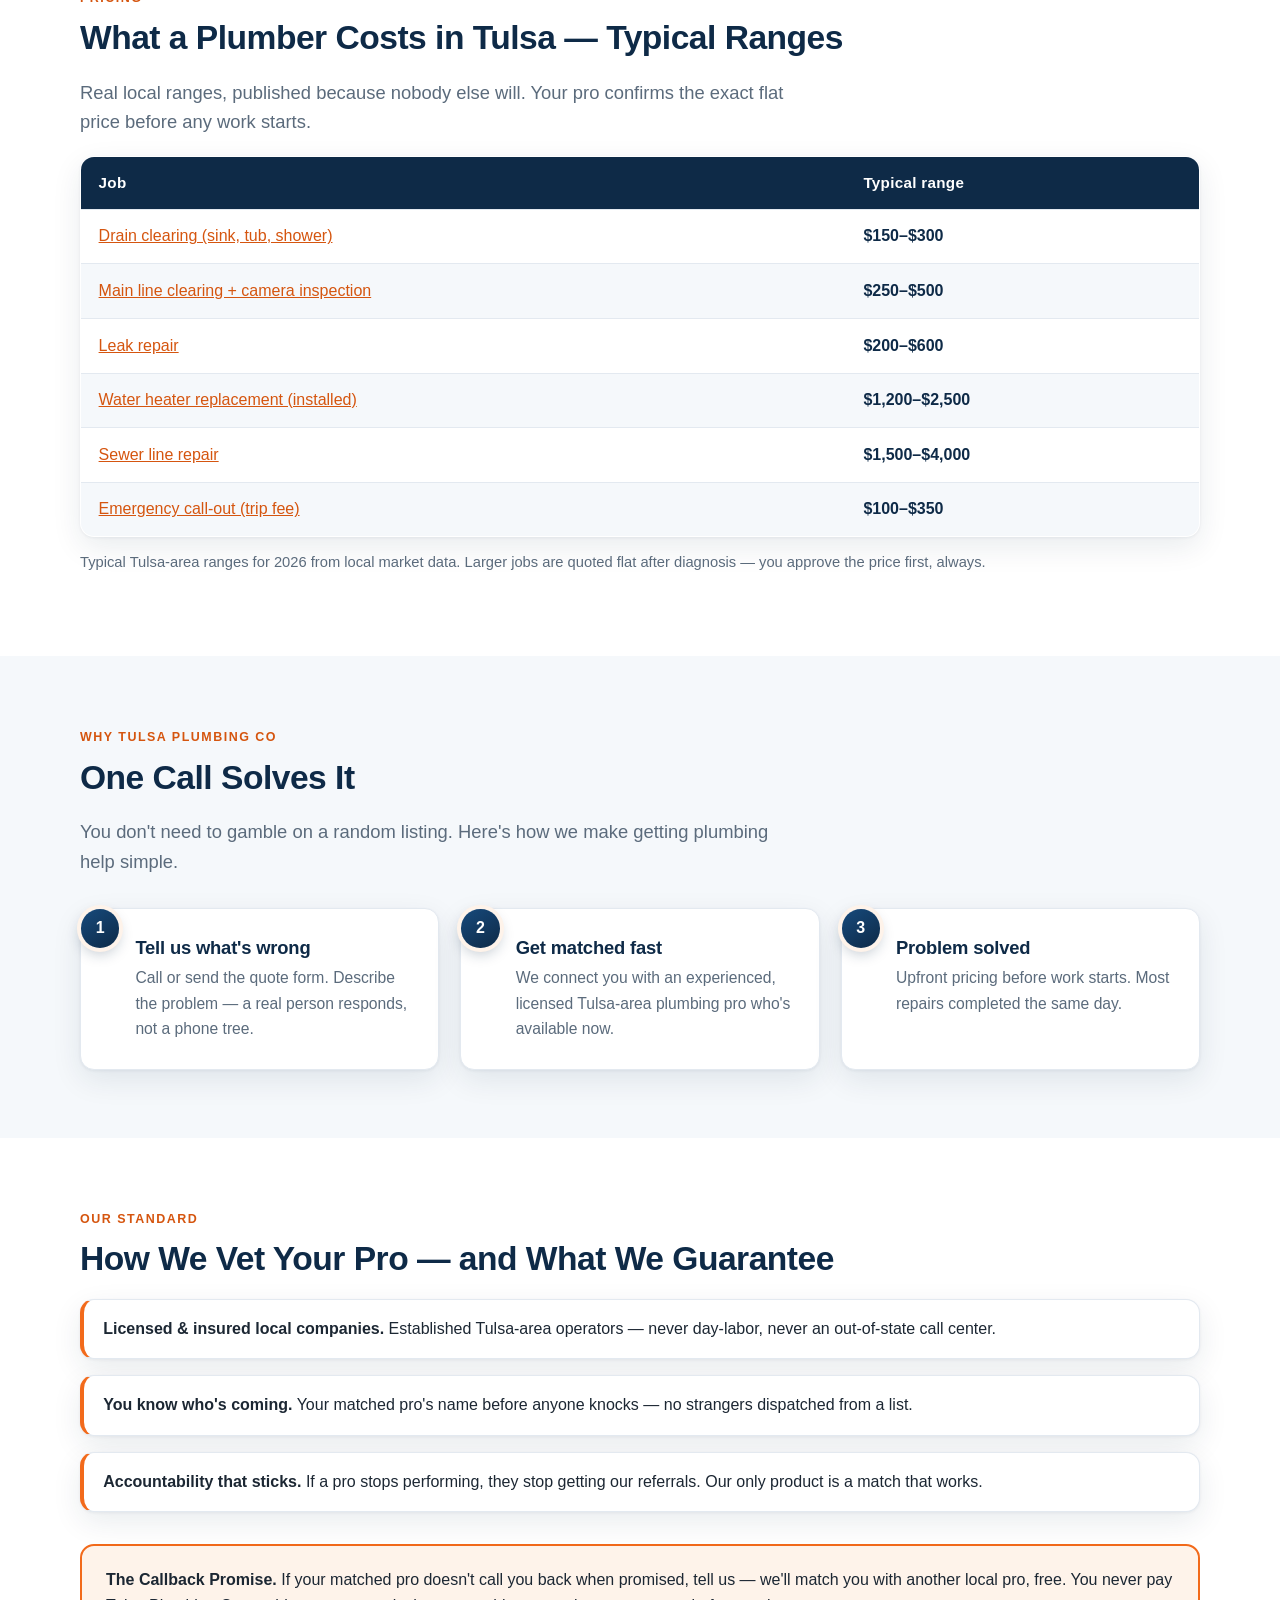
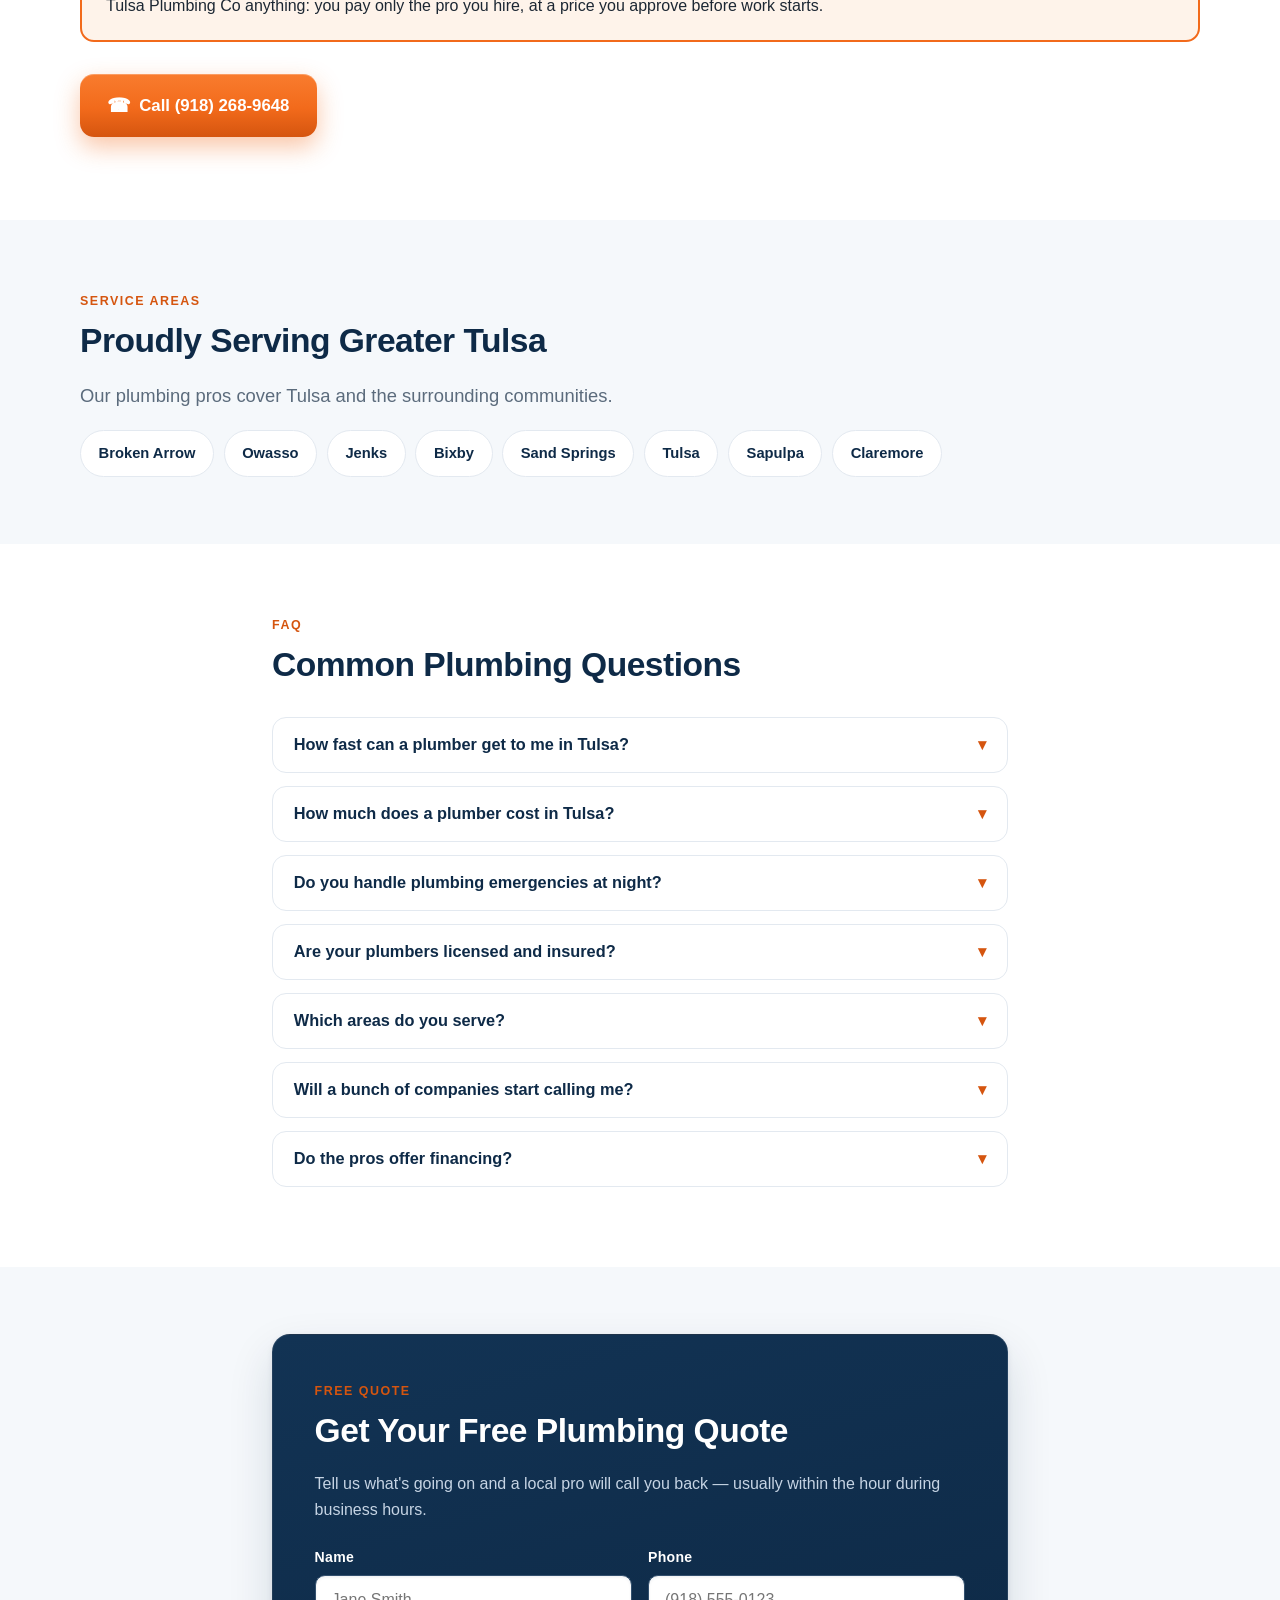
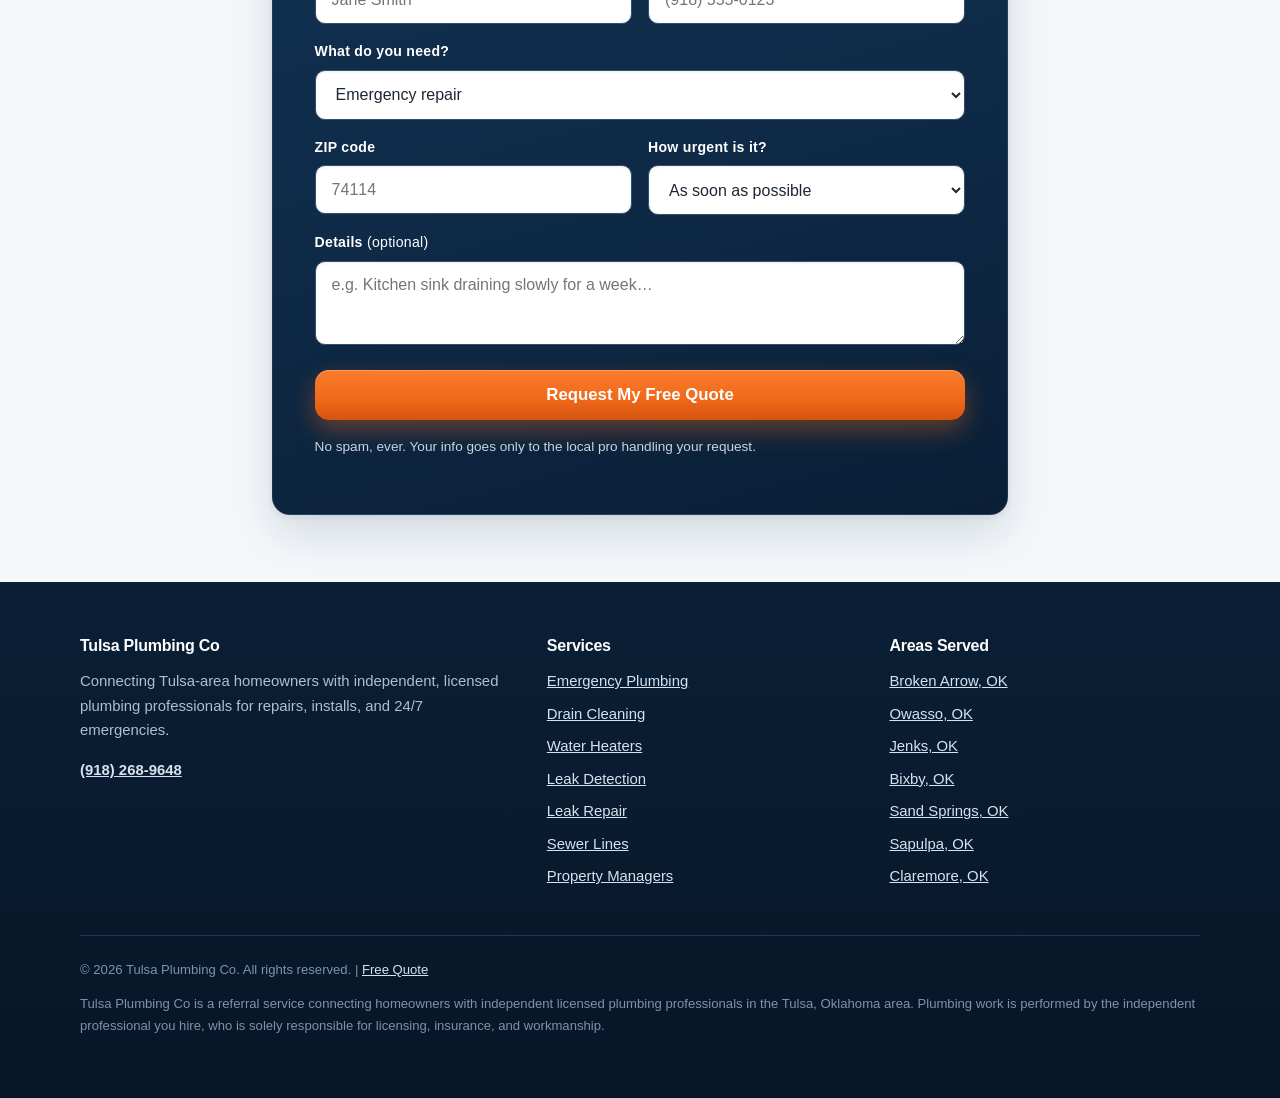
==== commit a9c27056: "Hero trust: add free-for-you line (competitive benchmark fix)" ====
--- a/index.html
+++ b/index.html
@@ -146,6 +146,7 @@
         <li><span class="tick">&#10003;</span> We only refer licensed &amp; insured pros</li>
         <li><span class="tick">&#10003;</span> Upfront pricing</li>
         <li><span class="tick">&#10003;</span> One matched pro — your request is never sold to a list</li>
+        <li><span class="tick">&#10003;</span> Free for you — you pay only the pro you hire</li>
       </ul>
     </div>
   </section>
